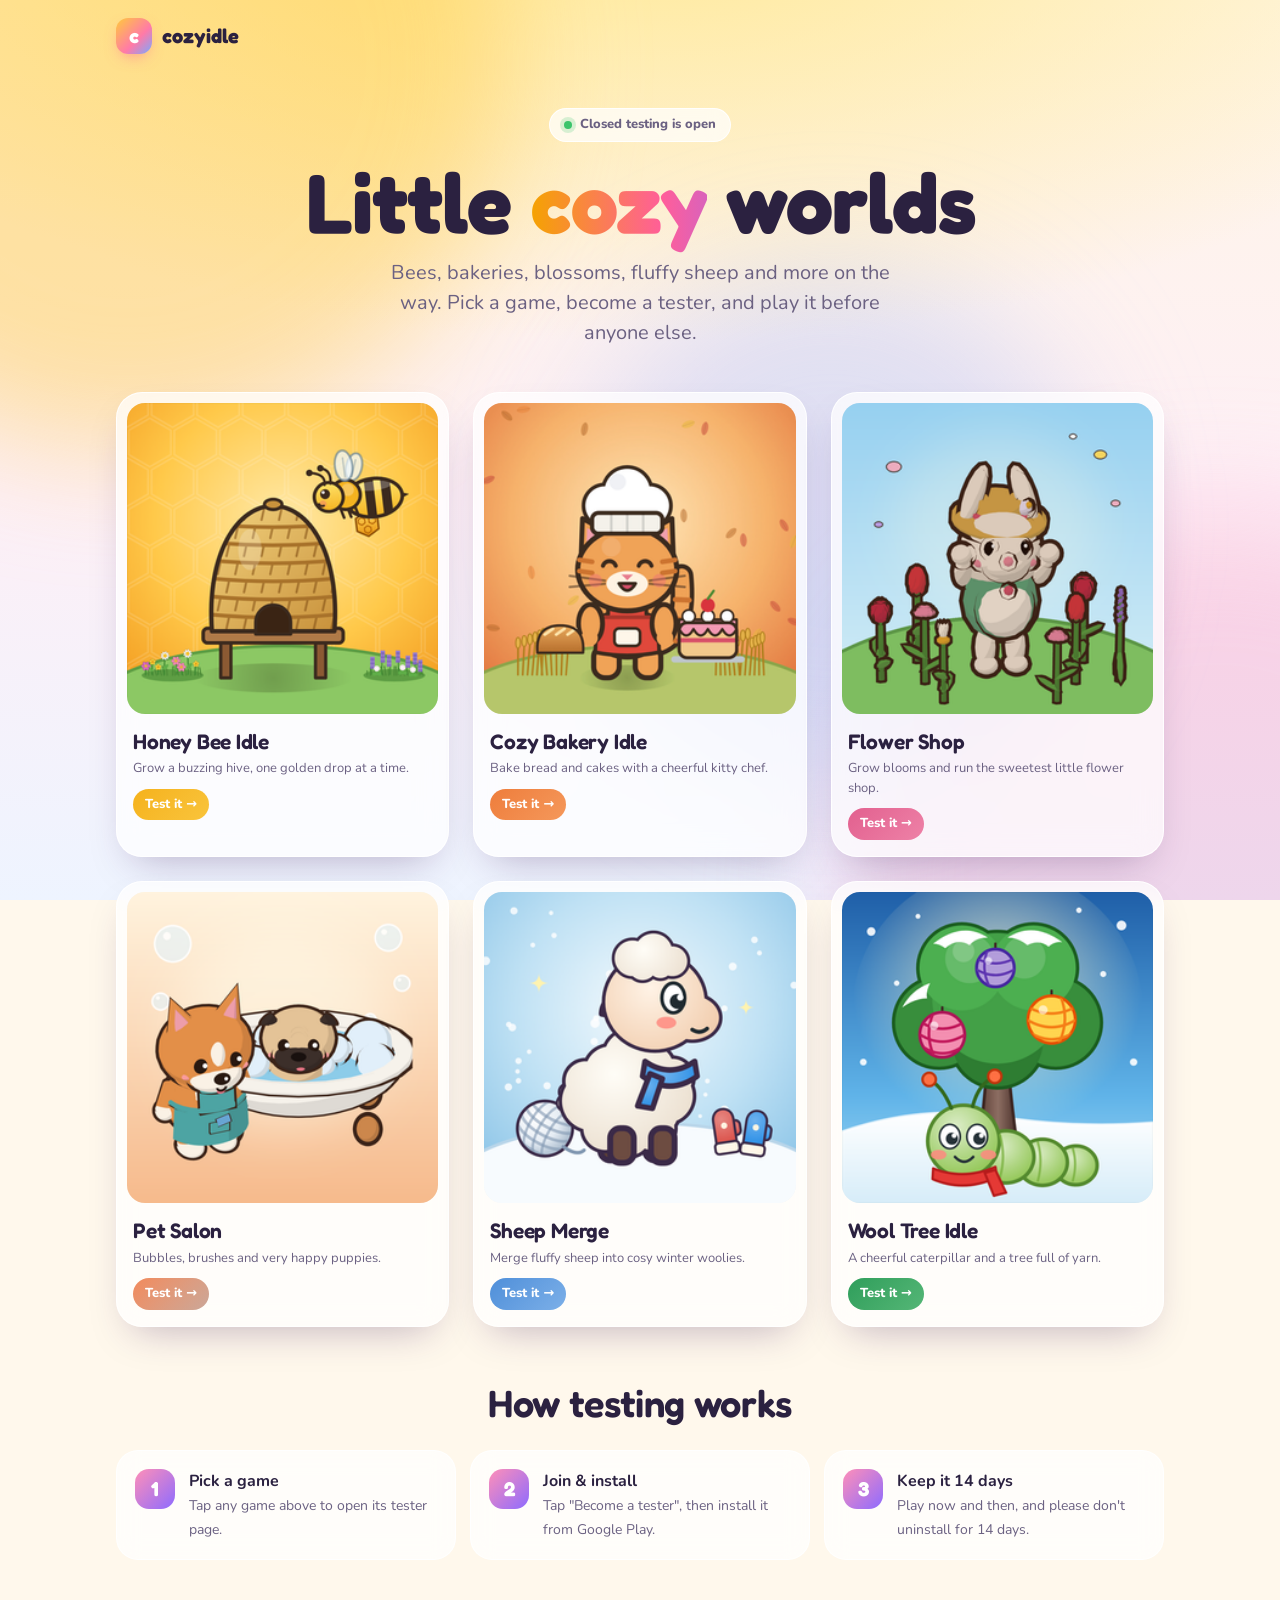
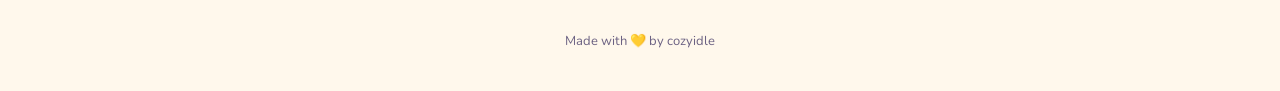
==== index.html @ a975e978 "Headline that still fits when more games are added Co-Authored-By: Claude Opus 5.5 <noreply@anthropi" ====
<!doctype html>
<html lang="en">
<head>
  <meta charset="utf-8">
  <meta name="viewport" content="width=device-width, initial-scale=1, viewport-fit=cover">
  <title>Cozy Idle Games</title>
  <meta name="description" content="Cozy little games. Help us test them before they launch on Google Play.">
  <meta name="theme-color" content="#FFF6E6">
  <meta property="og:title" content="Cozy Idle Games: be a tester!">
  <meta property="og:description" content="Cozy little games. Help us test them before they launch on Google Play.">
  <meta property="og:image" content="https://cozyidle.github.io/assets/og.png">
  <meta property="og:url" content="https://cozyidle.github.io/">
  <meta property="og:type" content="website">
  <link rel="icon" href="assets/icons/honeybee.png">
  <link rel="preconnect" href="https://fonts.googleapis.com">
  <link rel="preconnect" href="https://fonts.gstatic.com" crossorigin>
  <link href="https://fonts.googleapis.com/css2?family=Fredoka:wght@500;600;700&family=Nunito:wght@500;700;800&display=swap" rel="stylesheet">
  <link rel="stylesheet" href="assets/style.css">
</head>
<body>
  <div class="sky"><div class="blob b1"></div><div class="blob b2"></div><div class="blob b3"></div></div>
  <div class="particles"></div>

  <div class="wrap">
    <header class="topbar">
      <a class="brand" href="./"><span class="brand-mark">c</span><span>cozyidle</span></a>
    </header>

    <section class="hero">
      <span class="pill"><span class="dot"></span> Closed testing is open</span>
      <h1>Little <span class="rainbow">cozy</span> worlds</h1>
      <p>Bees, bakeries, blossoms, fluffy sheep and more on the way. Pick a game, become a tester, and play it before anyone else.</p>
    </section>

    <section class="grid" id="grid" aria-label="Games"></section>

    <section class="how">
      <h2>How testing works</h2>
      <div class="how-steps">
        <div class="how-step"><span class="n">1</span><div><b>Pick a game</b><span>Tap any game above to open its tester page.</span></div></div>
        <div class="how-step"><span class="n">2</span><div><b>Join &amp; install</b><span>Tap "Become a tester", then install it from Google Play.</span></div></div>
        <div class="how-step"><span class="n">3</span><div><b>Keep it 14 days</b><span>Play now and then, and please don't uninstall for 14 days.</span></div></div>
      </div>
    </section>
  </div>

  <footer>Made with 💛 by cozyidle</footer>

  <script src="assets/games.js"></script>
  <script src="assets/app.js"></script>
</body>
</html>
---- assets/style.css ----
:root {
  --c1: #F5B21B;
  --c2: #FFDF6B;
  --ink: #2B2140;
  --ink-soft: #6B6182;
  --card: rgba(255, 255, 255, 0.72);
  --card-border: rgba(255, 255, 255, 0.9);
  --bg: #FFF8EC;
  --shadow: 0 18px 40px -18px rgba(60, 30, 90, 0.35);
  --radius: 26px;
}

* { box-sizing: border-box; margin: 0; padding: 0; }
html { -webkit-text-size-adjust: 100%; }
body {
  font-family: "Nunito", system-ui, -apple-system, "Segoe UI", sans-serif;
  color: var(--ink);
  background: var(--bg);
  min-height: 100vh;
  overflow-x: hidden;
  line-height: 1.5;
}
h1, h2, h3, .display { font-family: "Fredoka", "Nunito", sans-serif; letter-spacing: -0.01em; }
a { color: inherit; }
img { display: block; max-width: 100%; }

/* ---------- animated background ---------- */
.sky {
  position: fixed; inset: 0; z-index: -2; overflow: hidden;
  background:
    radial-gradient(120% 80% at 50% -10%, color-mix(in srgb, var(--c2) 70%, white) 0%, transparent 60%),
    linear-gradient(180deg, #FFF6E6 0%, #FDEFF6 55%, #EEF4FF 100%);
}
.blob {
  position: absolute; width: 60vmax; height: 60vmax; border-radius: 50%;
  filter: blur(60px); opacity: 0.55; mix-blend-mode: multiply;
  animation: drift 22s ease-in-out infinite alternate;
}
.blob.b1 { background: var(--c2); top: -25vmax; left: -20vmax; }
.blob.b2 { background: #FFC6DD; bottom: -30vmax; right: -25vmax; animation-delay: -7s; }
.blob.b3 { background: #C9DEFF; top: 30%; left: 45%; width: 40vmax; height: 40vmax; animation-delay: -13s; }
@keyframes drift {
  0% { transform: translate(0, 0) scale(1); }
  100% { transform: translate(8vmax, 6vmax) scale(1.15); }
}
.particles { position: fixed; inset: 0; z-index: -1; pointer-events: none; overflow: hidden; }
.particle {
  position: absolute; top: -10%;
  animation: fall linear infinite;
  opacity: 0.85;
  will-change: transform;
}
@keyframes fall {
  0% { transform: translate(0, -10vh) rotate(0deg); }
  50% { transform: translate(var(--sway), 55vh) rotate(180deg); }
  100% { transform: translate(0, 120vh) rotate(360deg); }
}

/* ---------- layout ---------- */
.wrap { width: 100%; max-width: 1080px; margin: 0 auto; padding: 0 16px; }
.narrow { max-width: 560px; }

.topbar {
  display: flex; align-items: center; justify-content: space-between;
  padding: 18px 0;
}
.brand { display: flex; align-items: center; gap: 10px; text-decoration: none; font-weight: 800; }
.brand-mark {
  width: 36px; height: 36px; border-radius: 12px; display: grid; place-items: center;
  background: linear-gradient(135deg, #FFC93C, #FF7AA8 60%, #7AA8FF);
  color: white; font-family: "Fredoka", sans-serif; font-size: 20px; font-weight: 700;
  box-shadow: 0 6px 16px -6px rgba(255, 100, 150, 0.7);
}
.brand span { font-family: "Fredoka", sans-serif; font-size: 20px; }
.back {
  text-decoration: none; font-weight: 700; font-size: 14px;
  padding: 8px 14px; border-radius: 999px;
  background: var(--card); border: 1px solid var(--card-border);
  backdrop-filter: blur(10px); -webkit-backdrop-filter: blur(10px);
}

/* ---------- home hero ---------- */
.hero { text-align: center; padding: 36px 0 28px; }
.pill {
  display: inline-flex; align-items: center; gap: 8px;
  padding: 6px 14px; border-radius: 999px; font-size: 13px; font-weight: 800;
  background: var(--card); border: 1px solid var(--card-border);
  backdrop-filter: blur(10px); -webkit-backdrop-filter: blur(10px);
  color: var(--ink-soft);
}
.pill .dot { width: 8px; height: 8px; border-radius: 50%; background: #3BC46B; box-shadow: 0 0 0 4px rgba(59, 196, 107, 0.2); animation: pulse 2s infinite; }
@keyframes pulse { 50% { box-shadow: 0 0 0 8px rgba(59, 196, 107, 0); } }
.hero h1 {
  font-size: clamp(42px, 11vw, 84px); line-height: 1; margin: 18px 0 14px; font-weight: 700;
}
.rainbow {
  background: linear-gradient(90deg, #F5A300, #FF5E9A, #8E6BFF, #2EA8FF, #F5A300);
  background-size: 300% 100%;
  -webkit-background-clip: text; background-clip: text; color: transparent;
  animation: shine 8s linear infinite;
}
@keyframes shine { to { background-position: 300% 0; } }
.hero p { font-size: clamp(16px, 4.2vw, 20px); color: var(--ink-soft); max-width: 520px; margin: 0 auto; }

/* ---------- game grid ---------- */
.grid {
  display: grid; gap: 16px;
  grid-template-columns: repeat(2, minmax(0, 1fr));
  padding: 16px 0 40px;
}
@media (min-width: 760px) { .grid { grid-template-columns: repeat(3, minmax(0, 1fr)); gap: 24px; } }

.game-card {
  --c1: #999; --c2: #ddd;
  position: relative; display: flex; flex-direction: column; text-decoration: none;
  border-radius: var(--radius); padding: 10px 10px 16px;
  background: var(--card); border: 1px solid var(--card-border);
  backdrop-filter: blur(14px); -webkit-backdrop-filter: blur(14px);
  box-shadow: var(--shadow);
  transition: transform 0.35s cubic-bezier(.2, .9, .3, 1.4), box-shadow 0.35s;
  opacity: 0; transform: translateY(24px);
  animation: rise 0.7s cubic-bezier(.2, .9, .3, 1.2) forwards;
}
.game-card:hover { transform: translateY(-6px) rotate(-1deg); box-shadow: 0 26px 50px -20px color-mix(in srgb, var(--c1) 70%, transparent); }
.game-card:active { transform: scale(0.96); }
@keyframes rise { to { opacity: 1; transform: none; } }
.game-card .art {
  position: relative; border-radius: calc(var(--radius) - 8px); overflow: hidden; aspect-ratio: 1;
  box-shadow: inset 0 0 0 1px rgba(0, 0, 0, 0.04);
}
.game-card .art img { width: 100%; height: 100%; object-fit: cover; transition: transform 0.6s; }
.game-card:hover .art img { transform: scale(1.07); }
.game-card .art::after {
  content: ""; position: absolute; inset: 0;
  background: linear-gradient(115deg, transparent 30%, rgba(255, 255, 255, 0.55) 45%, transparent 60%);
  transform: translateX(-120%); transition: transform 0.9s;
}
.game-card:hover .art::after { transform: translateX(120%); }
.game-card h3 { font-size: clamp(16px, 4.4vw, 21px); margin: 12px 6px 2px; font-weight: 600; }
.game-card p { font-size: 13px; color: var(--ink-soft); margin: 0 6px; display: none; }
@media (min-width: 760px) { .game-card p { display: block; } }
.game-card .go {
  margin: 10px 6px 0; align-self: flex-start;
  font-size: 13px; font-weight: 800; color: white;
  padding: 6px 12px; border-radius: 999px;
  background: linear-gradient(135deg, var(--c1), color-mix(in srgb, var(--c1) 60%, var(--c2)));
}

/* ---------- how it works ---------- */
.how { padding: 8px 0 48px; }
.how h2 { text-align: center; font-size: clamp(26px, 7vw, 38px); margin-bottom: 18px; font-weight: 600; }
.how-steps { display: grid; gap: 14px; }
@media (min-width: 760px) { .how-steps { grid-template-columns: repeat(3, 1fr); } }
.how-step {
  display: flex; gap: 14px; align-items: flex-start;
  padding: 18px; border-radius: 22px;
  background: var(--card); border: 1px solid var(--card-border);
  backdrop-filter: blur(12px); -webkit-backdrop-filter: blur(12px);
}
.how-step .n {
  flex: none; width: 40px; height: 40px; border-radius: 14px; display: grid; place-items: center;
  font-family: "Fredoka", sans-serif; font-weight: 700; font-size: 20px; color: white;
  background: linear-gradient(135deg, #FF8FB8, #8E6BFF);
}
.how-step b { display: block; font-size: 16px; }
.how-step span { font-size: 14px; color: var(--ink-soft); }

footer { text-align: center; padding: 24px 16px 40px; font-size: 13px; color: var(--ink-soft); }

/* ---------- game page ---------- */
.game-hero { text-align: center; padding: 12px 0 8px; }
.icon-stage { position: relative; width: 168px; height: 168px; margin: 8px auto 18px; }
.icon-stage .ring {
  position: absolute; inset: -14px; border-radius: 50%;
  background: conic-gradient(from 0deg, var(--c1), var(--c2), #fff, var(--c1));
  filter: blur(14px); opacity: 0.75;
  animation: spin 9s linear infinite;
}
@keyframes spin { to { transform: rotate(360deg); } }
.icon-stage img {
  position: relative; width: 100%; height: 100%; border-radius: 38px;
  box-shadow: 0 20px 40px -14px color-mix(in srgb, var(--c1) 80%, black);
  animation: bob 3.6s ease-in-out infinite;
}
@keyframes bob { 50% { transform: translateY(-10px) rotate(1.5deg); } }
.game-hero h1 { font-size: clamp(34px, 10vw, 52px); line-height: 1.05; font-weight: 700; }
.game-hero .thanks {
  display: inline-block; margin-top: 10px; font-weight: 800; font-size: 15px;
  padding: 6px 14px; border-radius: 999px; color: color-mix(in srgb, var(--c1) 55%, black);
  background: color-mix(in srgb, var(--c2) 45%, white);
}
.game-hero .tag { color: var(--ink-soft); margin-top: 10px; font-size: 16px; }

/* in-app browser banner */
.inapp {
  display: none; margin: 18px 0 4px; padding: 18px; border-radius: 22px; text-align: center;
  background: linear-gradient(135deg, #2B2140, #4A3A78); color: white;
  box-shadow: 0 18px 40px -16px rgba(43, 33, 64, 0.7);
  animation: wiggle 2.4s ease-in-out infinite;
}
.inapp.show { display: block; }
@keyframes wiggle { 0%, 90%, 100% { transform: none; } 93% { transform: rotate(-1.2deg); } 96% { transform: rotate(1.2deg); } }
.inapp p { font-size: 14px; opacity: 0.85; margin: 4px 0 14px; }
.inapp b { font-size: 17px; }
.inapp .btn { background: white; color: #2B2140; }
.inapp .ios-hint { display: none; font-size: 14px; margin-top: 4px; }
.inapp.ios .btn { display: none; }
.inapp.ios .ios-hint { display: block; }

/* steps */
.steps { display: grid; gap: 14px; margin: 20px 0; }
.step {
  position: relative; padding: 20px; border-radius: var(--radius);
  background: var(--card); border: 1px solid var(--card-border);
  backdrop-filter: blur(14px); -webkit-backdrop-filter: blur(14px);
  box-shadow: var(--shadow);
  transition: transform 0.3s;
}
.step-head { display: flex; align-items: center; gap: 14px; margin-bottom: 14px; }
.step .num {
  flex: none; width: 46px; height: 46px; border-radius: 16px; display: grid; place-items: center;
  font-family: "Fredoka", sans-serif; font-size: 22px; font-weight: 700; color: white;
  background: linear-gradient(135deg, var(--c1), color-mix(in srgb, var(--c1) 50%, var(--c2)));
  transition: transform 0.4s cubic-bezier(.2, .9, .3, 1.6);
}
.step h3 { font-size: 20px; font-weight: 600; line-height: 1.2; }
.step .sub { font-size: 14px; color: var(--ink-soft); }
.step.done .num { background: #3BC46B; transform: rotate(360deg); }
.step.done .num::before { content: "✓"; }
.step.done .num span { display: none; }

.btn {
  position: relative; overflow: hidden;
  display: flex; align-items: center; justify-content: center; gap: 10px;
  width: 100%; padding: 16px 20px; border: 0; border-radius: 18px;
  font: 800 17px "Nunito", sans-serif; text-decoration: none; cursor: pointer;
  color: white;
  background: linear-gradient(135deg, var(--c1), color-mix(in srgb, var(--c1) 55%, var(--c2)));
  box-shadow: 0 12px 24px -10px color-mix(in srgb, var(--c1) 85%, black);
  transition: transform 0.15s, filter 0.2s;
}
.btn:active { transform: scale(0.97); }
.btn:hover { filter: brightness(1.05); }
.btn::after {
  content: ""; position: absolute; top: 0; left: -60%; width: 40%; height: 100%;
  background: linear-gradient(90deg, transparent, rgba(255, 255, 255, 0.55), transparent);
  transform: skewX(-20deg);
  animation: sheen 3.2s ease-in-out infinite;
}
@keyframes sheen { 0%, 60% { left: -60%; } 100% { left: 130%; } }
.btn.ghost { background: white; color: var(--ink); box-shadow: 0 8px 20px -12px rgba(0, 0, 0, 0.3); }
.btn.ghost::after { display: none; }
.btn svg { width: 22px; height: 22px; flex: none; }

/* notes */
.notes {
  margin: 6px 0 20px; padding: 20px; border-radius: var(--radius);
  background: color-mix(in srgb, var(--c2) 22%, rgba(255, 255, 255, 0.7));
  border: 1px dashed color-mix(in srgb, var(--c1) 45%, white);
}
.notes h3 { font-size: 18px; margin-bottom: 10px; font-weight: 600; }
.notes ul { list-style: none; display: grid; gap: 12px; }
.notes li { display: flex; gap: 12px; font-size: 15px; }
.notes li .ic { flex: none; font-size: 20px; line-height: 1.3; }

.share { display: flex; gap: 10px; margin-bottom: 30px; }
.share .btn { font-size: 15px; padding: 13px 16px; }

.toast {
  position: fixed; left: 50%; bottom: 24px; transform: translate(-50%, 140%);
  padding: 12px 18px; border-radius: 999px; font-weight: 800; font-size: 14px;
  background: var(--ink); color: white; transition: transform 0.35s cubic-bezier(.2, .9, .3, 1.4);
  z-index: 10;
}
.toast.show { transform: translate(-50%, 0); }

.confetti { position: fixed; pointer-events: none; z-index: 20; font-size: 22px; animation: pop 1.1s ease-out forwards; }
@keyframes pop {
  0% { transform: translate(0, 0) scale(0.4); opacity: 1; }
  100% { transform: translate(var(--dx), var(--dy)) scale(1.1) rotate(var(--rot)); opacity: 0; }
}

@media (prefers-reduced-motion: reduce) {
  *, *::before, *::after { animation: none !important; transition: none !important; }
  .game-card { opacity: 1; transform: none; }
  .particles { display: none; }
}
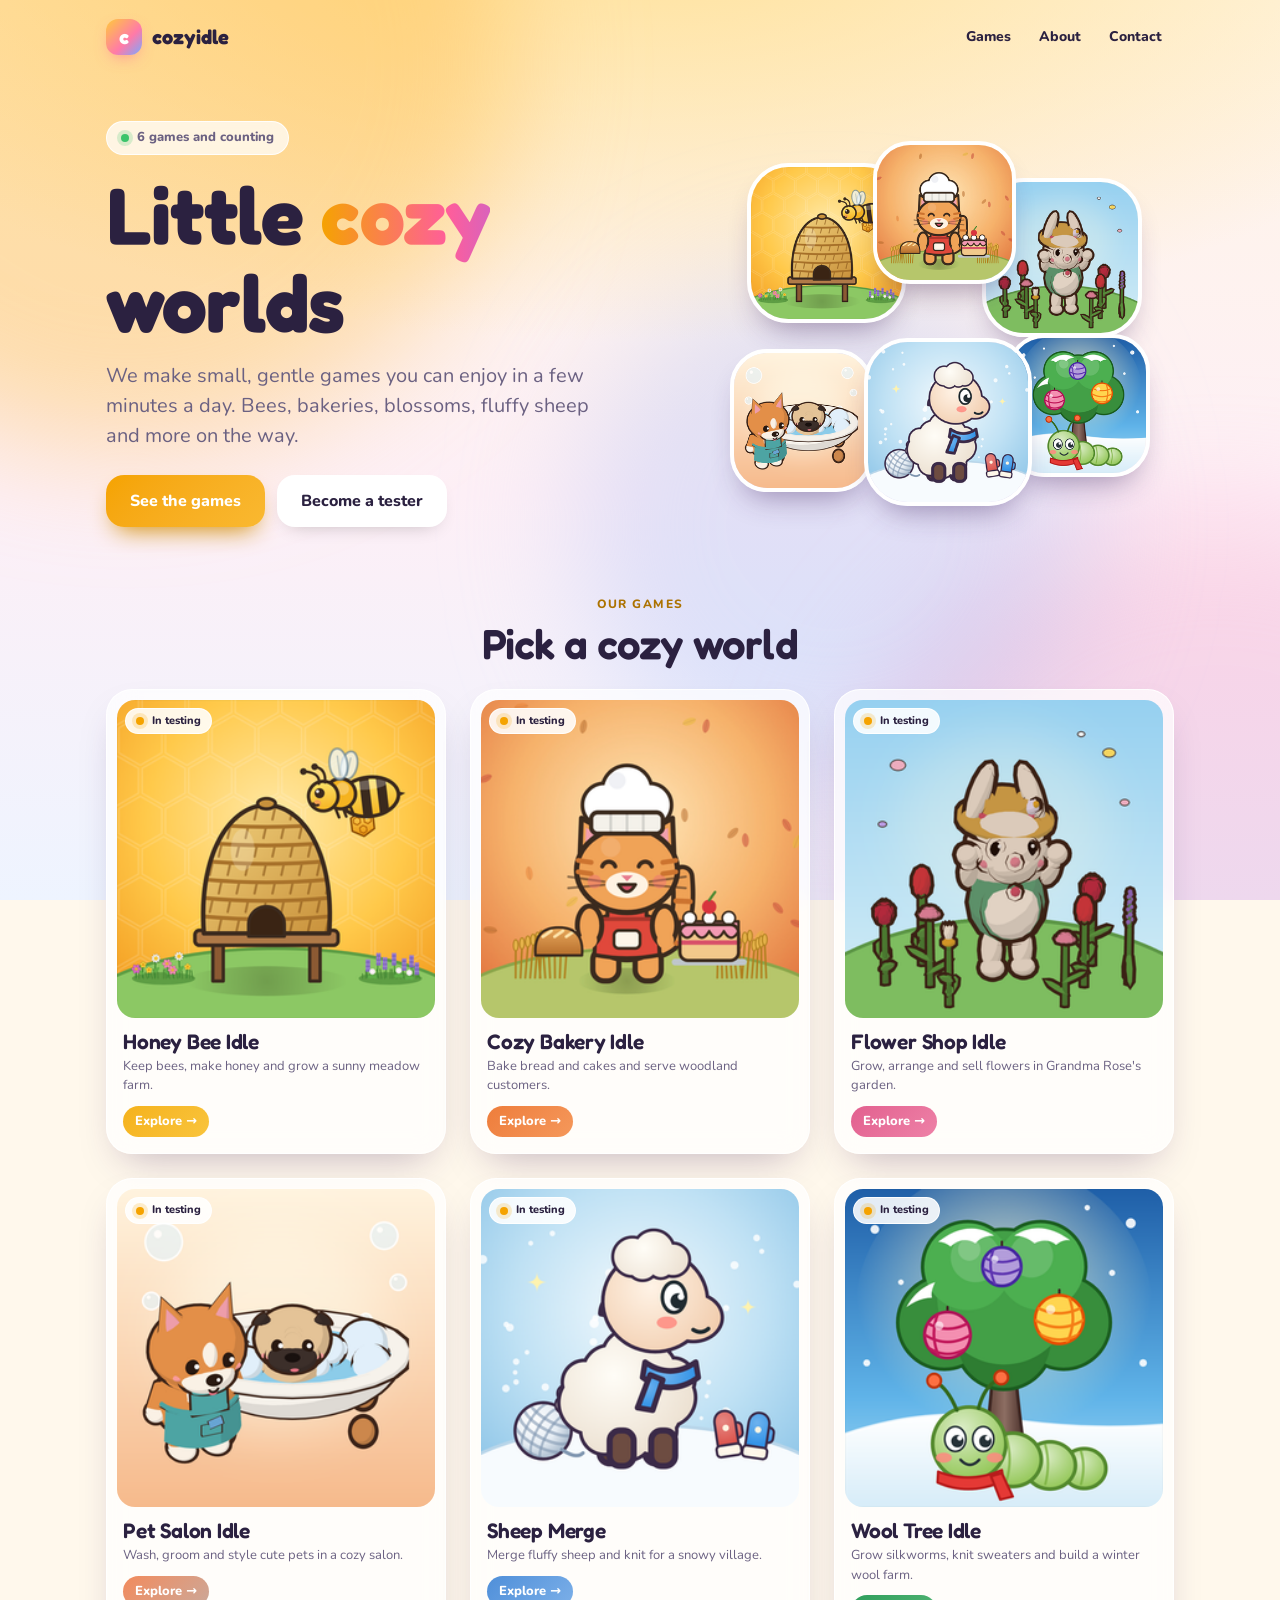
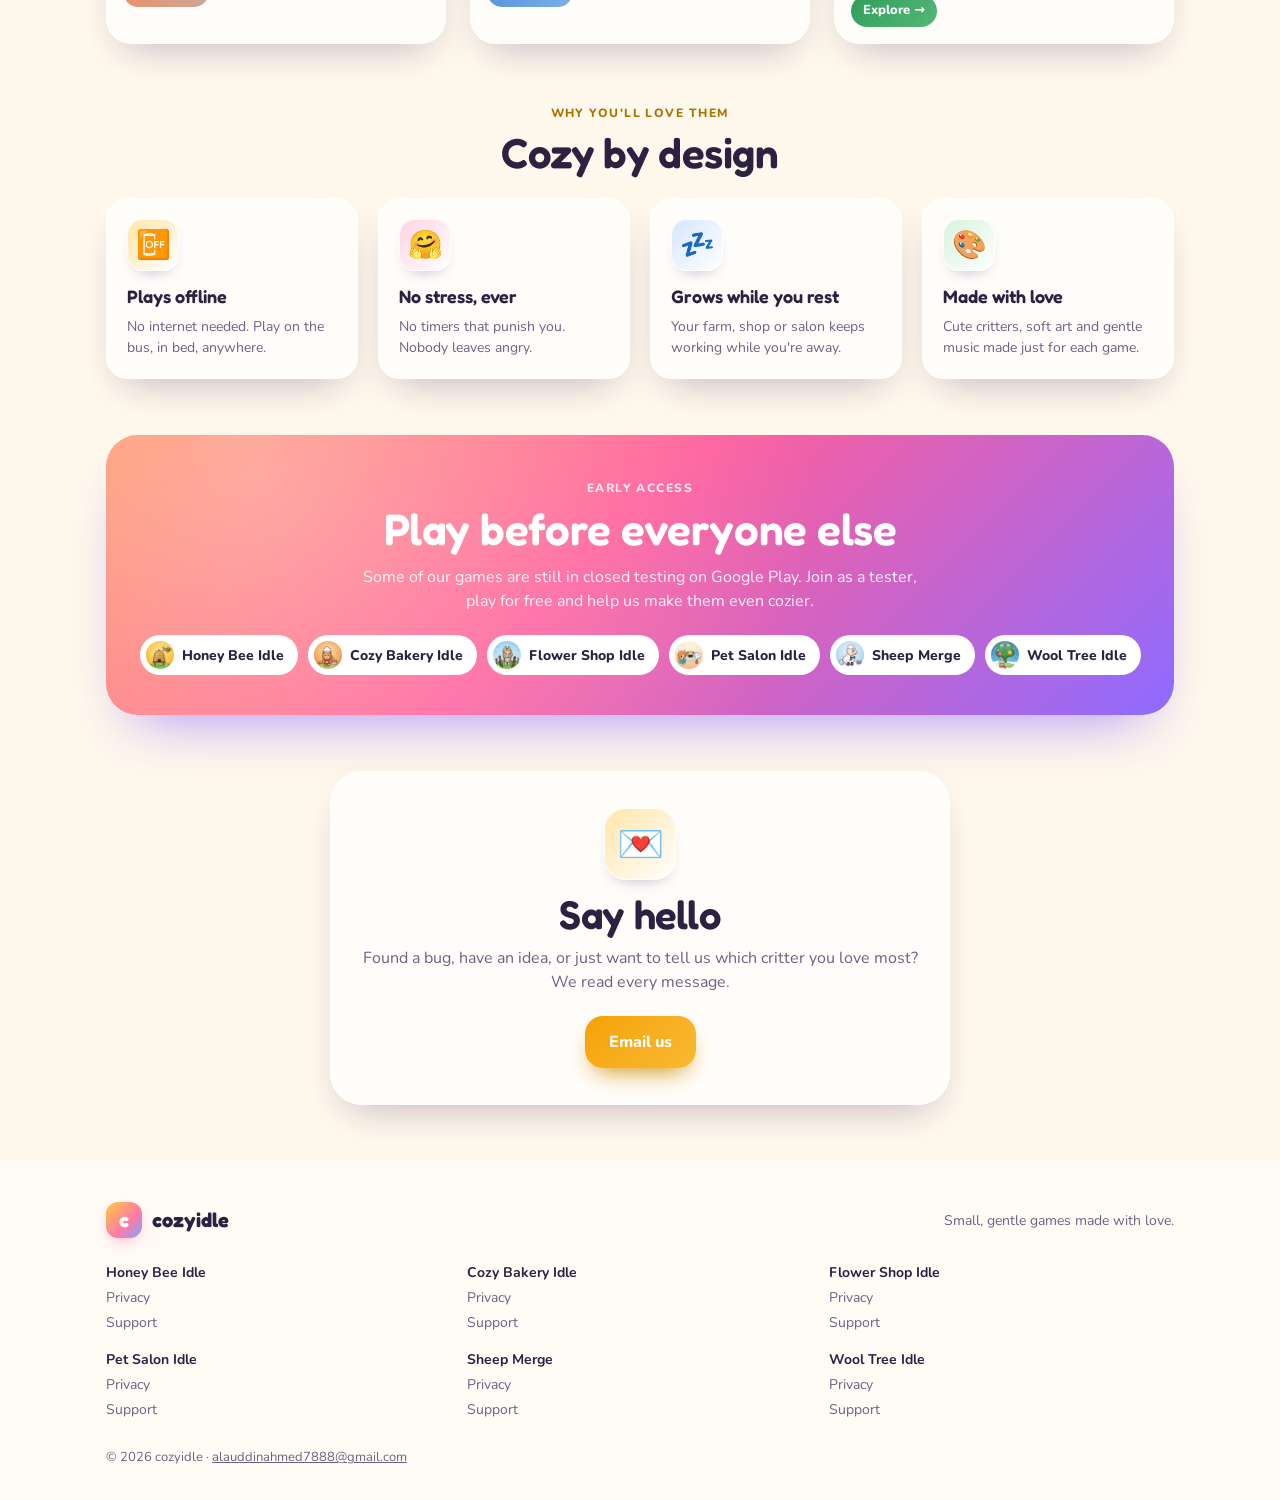
==== commit bc183294: "Turn the tester pages into a real studio website Every game now has screenshots, a short story, feat" ====
--- a/index.html
+++ b/index.html
@@ -3,50 +3,122 @@
 <head>
   <meta charset="utf-8">
   <meta name="viewport" content="width=device-width, initial-scale=1, viewport-fit=cover">
-  <title>Cozy Idle Games</title>
-  <meta name="description" content="Cozy little games. Help us test them before they launch on Google Play.">
+  <title>cozyidle: little cozy games</title>
+  <meta name="description" content="Small, gentle idle games with cute critters. Bees, bakeries, blossoms, fluffy sheep and more.">
   <meta name="theme-color" content="#FFF6E6">
-  <meta property="og:title" content="Cozy Idle Games: be a tester!">
-  <meta property="og:description" content="Cozy little games. Help us test them before they launch on Google Play.">
+  <meta property="og:title" content="cozyidle: little cozy games">
+  <meta property="og:description" content="Small, gentle idle games with cute critters. Bees, bakeries, blossoms, fluffy sheep and more.">
   <meta property="og:image" content="https://cozyidle.github.io/assets/og.png">
   <meta property="og:url" content="https://cozyidle.github.io/">
   <meta property="og:type" content="website">
-  <link rel="icon" href="assets/icons/honeybee.png">
+  <meta name="twitter:card" content="summary_large_image">
+  <link rel="canonical" href="https://cozyidle.github.io/">
+  <link rel="icon" href="assets/favicon.png">
   <link rel="preconnect" href="https://fonts.googleapis.com">
   <link rel="preconnect" href="https://fonts.gstatic.com" crossorigin>
   <link href="https://fonts.googleapis.com/css2?family=Fredoka:wght@500;600;700&family=Nunito:wght@500;700;800&display=swap" rel="stylesheet">
   <link rel="stylesheet" href="assets/style.css">
 </head>
-<body>
-  <div class="sky"><div class="blob b1"></div><div class="blob b2"></div><div class="blob b3"></div></div>
-  <div class="particles"></div>
-
+<body data-particles='["🐝","🌸","🥐","🫧","❄️","🧶","🍃","✨"]'>
+  <div class="sky" aria-hidden="true"><div class="blob b1"></div><div class="blob b2"></div><div class="blob b3"></div></div>
+  <div class="particles" aria-hidden="true"></div>
   <div class="wrap">
     <header class="topbar">
       <a class="brand" href="./"><span class="brand-mark">c</span><span>cozyidle</span></a>
+      <nav class="nav"><a href="#games">Games</a><a href="#why">About</a><a href="#contact">Contact</a></nav>
     </header>
 
-    <section class="hero">
-      <span class="pill"><span class="dot"></span> Closed testing is open</span>
-      <h1>Little <span class="rainbow">cozy</span> worlds</h1>
-      <p>Bees, bakeries, blossoms, fluffy sheep and more on the way. Pick a game, become a tester, and play it before anyone else.</p>
+    <section class="hero home-hero">
+      <div class="hero-text">
+        <span class="pill"><span class="dot"></span> 6 games and counting</span>
+        <h1>Little <span class="rainbow">cozy</span> worlds</h1>
+        <p>We make small, gentle games you can enjoy in a few minutes a day. Bees, bakeries, blossoms, fluffy sheep and more on the way.</p>
+        <div class="cta-row">
+          <a class="btn" href="#games">See the games</a>
+          <a class="btn ghost" href="#testers">Become a tester</a>
+        </div>
+      </div>
+      <div class="collage" aria-hidden="true"><img class="ci ci0" src="assets/icons/honeybee.png" alt="Honey Bee Idle" width="256" height="256"><img class="ci ci1" src="assets/icons/bakery.png" alt="Cozy Bakery Idle" width="256" height="256"><img class="ci ci2" src="assets/icons/flower.png" alt="Flower Shop Idle" width="256" height="256"><img class="ci ci3" src="assets/icons/petsalon.png" alt="Pet Salon Idle" width="256" height="256"><img class="ci ci4" src="assets/icons/sheep.png" alt="Sheep Merge" width="256" height="256"><img class="ci ci5" src="assets/icons/wooltree.png" alt="Wool Tree Idle" width="256" height="256"></div>
     </section>
 
-    <section class="grid" id="grid" aria-label="Games"></section>
-
-    <section class="how">
-      <h2>How testing works</h2>
-      <div class="how-steps">
-        <div class="how-step"><span class="n">1</span><div><b>Pick a game</b><span>Tap any game above to open its tester page.</span></div></div>
-        <div class="how-step"><span class="n">2</span><div><b>Join &amp; install</b><span>Tap "Become a tester", then install it from Google Play.</span></div></div>
-        <div class="how-step"><span class="n">3</span><div><b>Keep it 14 days</b><span>Play now and then, and please don't uninstall for 14 days.</span></div></div>
+    <section id="games">
+      <div class="section-head reveal"><span class="eyebrow">Our games</span><h2>Pick a cozy world</h2></div>
+      <div class="grid">
+      <a class="game-card reveal" href="honeybee/" style="--c1:#F5B21B;--c2:#FFDF6B;--d:0.00s">
+        <div class="art"><img src="assets/icons/honeybee.png" alt="" loading="lazy" width="256" height="256"><span class="badge testing"><span class="dot"></span>In testing</span></div>
+        <h3>Honey Bee Idle</h3>
+        <p>Keep bees, make honey and grow a sunny meadow farm.</p>
+        <span class="go">Explore →</span>
+      </a>
+      <a class="game-card reveal" href="bakery/" style="--c1:#EE7D3B;--c2:#FFC08A;--d:0.07s">
+        <div class="art"><img src="assets/icons/bakery.png" alt="" loading="lazy" width="256" height="256"><span class="badge testing"><span class="dot"></span>In testing</span></div>
+        <h3>Cozy Bakery Idle</h3>
+        <p>Bake bread and cakes and serve woodland customers.</p>
+        <span class="go">Explore →</span>
+      </a>
+      <a class="game-card reveal" href="flower/" style="--c1:#E2608F;--c2:#FFB3CB;--d:0.14s">
+        <div class="art"><img src="assets/icons/flower.png" alt="" loading="lazy" width="256" height="256"><span class="badge testing"><span class="dot"></span>In testing</span></div>
+        <h3>Flower Shop Idle</h3>
+        <p>Grow, arrange and sell flowers in Grandma Rose&#x27;s garden.</p>
+        <span class="go">Explore →</span>
+      </a>
+      <a class="game-card reveal" href="petsalon/" style="--c1:#F28A5B;--c2:#8FD3F4;--d:0.21s">
+        <div class="art"><img src="assets/icons/petsalon.png" alt="" loading="lazy" width="256" height="256"><span class="badge testing"><span class="dot"></span>In testing</span></div>
+        <h3>Pet Salon Idle</h3>
+        <p>Wash, groom and style cute pets in a cozy salon.</p>
+        <span class="go">Explore →</span>
+      </a>
+      <a class="game-card reveal" href="sheep/" style="--c1:#4F8FD9;--c2:#BFE0FF;--d:0.28s">
+        <div class="art"><img src="assets/icons/sheep.png" alt="" loading="lazy" width="256" height="256"><span class="badge testing"><span class="dot"></span>In testing</span></div>
+        <h3>Sheep Merge</h3>
+        <p>Merge fluffy sheep and knit for a snowy village.</p>
+        <span class="go">Explore →</span>
+      </a>
+      <a class="game-card reveal" href="wooltree/" style="--c1:#2E9E5B;--c2:#8EDB9F;--d:0.35s">
+        <div class="art"><img src="assets/icons/wooltree.png" alt="" loading="lazy" width="256" height="256"><span class="badge testing"><span class="dot"></span>In testing</span></div>
+        <h3>Wool Tree Idle</h3>
+        <p>Grow silkworms, knit sweaters and build a winter wool farm.</p>
+        <span class="go">Explore →</span>
+      </a>
       </div>
     </section>
+
+    <section class="why" id="why">
+      <div class="section-head reveal"><span class="eyebrow">Why you'll love them</span><h2>Cozy by design</h2></div>
+      <div class="why-grid">
+        <div class="why-card reveal" style="--d:0s"><span class="why-ic">📴</span><b>Plays offline</b><span>No internet needed. Play on the bus, in bed, anywhere.</span></div>
+        <div class="why-card reveal" style="--d:.07s"><span class="why-ic">🤗</span><b>No stress, ever</b><span>No timers that punish you. Nobody leaves angry.</span></div>
+        <div class="why-card reveal" style="--d:.14s"><span class="why-ic">💤</span><b>Grows while you rest</b><span>Your farm, shop or salon keeps working while you're away.</span></div>
+        <div class="why-card reveal" style="--d:.21s"><span class="why-ic">🎨</span><b>Made with love</b><span>Cute critters, soft art and gentle music made just for each game.</span></div>
+      </div>
+    </section>
+
+    <section class="band reveal" id="testers">
+      <div class="band-inner">
+        <span class="eyebrow">Early access</span>
+        <h2>Play before everyone else</h2>
+        <p>Some of our games are still in closed testing on Google Play. Join as a tester, play for free and help us make them even cozier.</p>
+        <div class="chips"><a class="chip" href="honeybee/#test" style="--c1:#F5B21B"><img src="assets/icons/honeybee.png" alt="" width="28" height="28">Honey Bee Idle</a><a class="chip" href="bakery/#test" style="--c1:#EE7D3B"><img src="assets/icons/bakery.png" alt="" width="28" height="28">Cozy Bakery Idle</a><a class="chip" href="flower/#test" style="--c1:#E2608F"><img src="assets/icons/flower.png" alt="" width="28" height="28">Flower Shop Idle</a><a class="chip" href="petsalon/#test" style="--c1:#F28A5B"><img src="assets/icons/petsalon.png" alt="" width="28" height="28">Pet Salon Idle</a><a class="chip" href="sheep/#test" style="--c1:#4F8FD9"><img src="assets/icons/sheep.png" alt="" width="28" height="28">Sheep Merge</a><a class="chip" href="wooltree/#test" style="--c1:#2E9E5B"><img src="assets/icons/wooltree.png" alt="" width="28" height="28">Wool Tree Idle</a></div>
+      </div>
+    </section>
+
+    <section class="contact reveal" id="contact">
+      <span class="why-ic big">💌</span>
+      <h2>Say hello</h2>
+      <p>Found a bug, have an idea, or just want to tell us which critter you love most? We read every message.</p>
+      <a class="btn" href="mailto:alauddinahmed7888@gmail.com">Email us</a>
+    </section>
   </div>
-
-  <footer>Made with 💛 by cozyidle</footer>
-
-  <script src="assets/games.js"></script>
+  <footer class="footer">
+    <div class="wrap">
+      <div class="foot-top">
+        <a class="brand" href="./"><span class="brand-mark">c</span><span>cozyidle</span></a>
+        <p>Small, gentle games made with love.</p>
+      </div>
+      <div class="foot-links"><div><b>Honey Bee Idle</b><a href="https://alauddinahmed9282.github.io/honey-bee/privacy.html">Privacy</a><a href="https://alauddinahmed9282.github.io/honey-bee/support.html">Support</a></div><div><b>Cozy Bakery Idle</b><a href="https://alauddinahmed9282.github.io/cozy-bakery/privacy.html">Privacy</a><a href="https://alauddinahmed9282.github.io/cozy-bakery/support.html">Support</a></div><div><b>Flower Shop Idle</b><a href="https://alauddinahmed9282.github.io/flower-shop/privacy.html">Privacy</a><a href="https://alauddinahmed9282.github.io/flower-shop/support.html">Support</a></div><div><b>Pet Salon Idle</b><a href="https://alauddinahmed9282.github.io/pet-salon/privacy.html">Privacy</a><a href="https://alauddinahmed9282.github.io/pet-salon/support.html">Support</a></div><div><b>Sheep Merge</b><a href="https://alauddinahmed9282.github.io/sheep-merge/privacy.html">Privacy</a><a href="https://alauddinahmed9282.github.io/sheep-merge/support.html">Support</a></div><div><b>Wool Tree Idle</b><a href="https://alauddinahmed9282.github.io/privacy.html">Privacy</a><a href="https://alauddinahmed9282.github.io/support.html">Support</a></div></div>
+      <p class="copy">© 2026 cozyidle · <a href="mailto:alauddinahmed7888@gmail.com">alauddinahmed7888@gmail.com</a></p>
+    </div>
+  </footer>
   <script src="assets/app.js"></script>
 </body>
 </html>
--- a/assets/style.css
+++ b/assets/style.css
@@ -1,6 +1,6 @@
 :root {
-  --c1: #F5B21B;
-  --c2: #FFDF6B;
+  --c1: #F5A300;
+  --c2: #FFD36B;
   --ink: #2B2140;
   --ink-soft: #6B6182;
   --card: rgba(255, 255, 255, 0.72);
@@ -11,7 +11,7 @@
 }
 
 * { box-sizing: border-box; margin: 0; padding: 0; }
-html { -webkit-text-size-adjust: 100%; }
+html { -webkit-text-size-adjust: 100%; scroll-behavior: smooth; }
 body {
   font-family: "Nunito", system-ui, -apple-system, "Segoe UI", sans-serif;
   color: var(--ink);
@@ -20,9 +20,15 @@
   overflow-x: hidden;
   line-height: 1.5;
 }
-h1, h2, h3, .display { font-family: "Fredoka", "Nunito", sans-serif; letter-spacing: -0.01em; }
+h1, h2, h3 { font-family: "Fredoka", "Nunito", sans-serif; letter-spacing: -0.01em; line-height: 1.1; }
 a { color: inherit; }
-img { display: block; max-width: 100%; }
+img { display: block; max-width: 100%; height: auto; }
+section { scroll-margin-top: 16px; }
+
+.glass {
+  background: var(--card); border: 1px solid var(--card-border);
+  backdrop-filter: blur(14px); -webkit-backdrop-filter: blur(14px);
+}
 
 /* ---------- animated background ---------- */
 .sky {
@@ -33,23 +39,15 @@
 }
 .blob {
   position: absolute; width: 60vmax; height: 60vmax; border-radius: 50%;
-  filter: blur(60px); opacity: 0.55; mix-blend-mode: multiply;
+  filter: blur(60px); opacity: 0.5; mix-blend-mode: multiply;
   animation: drift 22s ease-in-out infinite alternate;
 }
 .blob.b1 { background: var(--c2); top: -25vmax; left: -20vmax; }
 .blob.b2 { background: #FFC6DD; bottom: -30vmax; right: -25vmax; animation-delay: -7s; }
 .blob.b3 { background: #C9DEFF; top: 30%; left: 45%; width: 40vmax; height: 40vmax; animation-delay: -13s; }
-@keyframes drift {
-  0% { transform: translate(0, 0) scale(1); }
-  100% { transform: translate(8vmax, 6vmax) scale(1.15); }
-}
+@keyframes drift { to { transform: translate(8vmax, 6vmax) scale(1.15); } }
 .particles { position: fixed; inset: 0; z-index: -1; pointer-events: none; overflow: hidden; }
-.particle {
-  position: absolute; top: -10%;
-  animation: fall linear infinite;
-  opacity: 0.85;
-  will-change: transform;
-}
+.particle { position: absolute; top: -10%; animation: fall linear infinite; opacity: 0.8; will-change: transform; }
 @keyframes fall {
   0% { transform: translate(0, -10vh) rotate(0deg); }
   50% { transform: translate(var(--sway), 55vh) rotate(180deg); }
@@ -57,13 +55,9 @@
 }
 
 /* ---------- layout ---------- */
-.wrap { width: 100%; max-width: 1080px; margin: 0 auto; padding: 0 16px; }
-.narrow { max-width: 560px; }
-
-.topbar {
-  display: flex; align-items: center; justify-content: space-between;
-  padding: 18px 0;
-}
+.wrap { width: 100%; max-width: 1100px; margin: 0 auto; padding: 0 16px; }
+
+.topbar { display: flex; align-items: center; justify-content: space-between; padding: 18px 0; }
 .brand { display: flex; align-items: center; gap: 10px; text-decoration: none; font-weight: 800; }
 .brand-mark {
   width: 36px; height: 36px; border-radius: 12px; display: grid; place-items: center;
@@ -71,27 +65,72 @@
   color: white; font-family: "Fredoka", sans-serif; font-size: 20px; font-weight: 700;
   box-shadow: 0 6px 16px -6px rgba(255, 100, 150, 0.7);
 }
-.brand span { font-family: "Fredoka", sans-serif; font-size: 20px; }
-.back {
-  text-decoration: none; font-weight: 700; font-size: 14px;
-  padding: 8px 14px; border-radius: 999px;
-  background: var(--card); border: 1px solid var(--card-border);
-  backdrop-filter: blur(10px); -webkit-backdrop-filter: blur(10px);
-}
-
-/* ---------- home hero ---------- */
-.hero { text-align: center; padding: 36px 0 28px; }
-.pill {
+.brand span:last-child { font-family: "Fredoka", sans-serif; font-size: 20px; }
+.nav { display: flex; gap: 4px; }
+.nav a {
+  text-decoration: none; font-weight: 800; font-size: 14px; padding: 8px 12px; border-radius: 999px;
+  transition: background 0.2s;
+}
+.nav a:hover { background: rgba(255, 255, 255, 0.7); }
+.nav a:only-child { background: var(--card); border: 1px solid var(--card-border); }
+@media (max-width: 420px) { .nav a:not(:only-child) { padding: 8px 8px; font-size: 13px; } }
+
+.section-head { text-align: center; max-width: 620px; margin: 0 auto 22px; }
+.section-head h2 { font-size: clamp(28px, 7vw, 42px); font-weight: 600; }
+.section-head p { color: var(--ink-soft); margin-top: 10px; font-size: 16px; }
+.eyebrow {
+  display: inline-block; font-size: 12px; font-weight: 800; letter-spacing: 0.12em; text-transform: uppercase;
+  color: color-mix(in srgb, var(--c1) 70%, black); margin-bottom: 8px;
+}
+
+.pill, .badge {
   display: inline-flex; align-items: center; gap: 8px;
   padding: 6px 14px; border-radius: 999px; font-size: 13px; font-weight: 800;
   background: var(--card); border: 1px solid var(--card-border);
   backdrop-filter: blur(10px); -webkit-backdrop-filter: blur(10px);
   color: var(--ink-soft);
 }
-.pill .dot { width: 8px; height: 8px; border-radius: 50%; background: #3BC46B; box-shadow: 0 0 0 4px rgba(59, 196, 107, 0.2); animation: pulse 2s infinite; }
+.dot { width: 8px; height: 8px; border-radius: 50%; background: #3BC46B; box-shadow: 0 0 0 4px rgba(59, 196, 107, 0.2); animation: pulse 2s infinite; }
 @keyframes pulse { 50% { box-shadow: 0 0 0 8px rgba(59, 196, 107, 0); } }
-.hero h1 {
-  font-size: clamp(42px, 11vw, 84px); line-height: 1; margin: 18px 0 14px; font-weight: 700;
+.badge.testing .dot { background: #F5A300; box-shadow: 0 0 0 4px rgba(245, 163, 0, 0.2); animation-name: pulse-amber; }
+@keyframes pulse-amber { 50% { box-shadow: 0 0 0 8px rgba(245, 163, 0, 0); } }
+.badge.soon .dot { background: #A9A1B8; box-shadow: none; animation: none; }
+
+/* ---------- buttons ---------- */
+.btn {
+  position: relative; overflow: hidden;
+  display: inline-flex; align-items: center; justify-content: center; gap: 10px;
+  padding: 15px 24px; border: 0; border-radius: 18px;
+  font: 800 16px "Nunito", sans-serif; text-decoration: none; cursor: pointer;
+  color: white;
+  background: linear-gradient(135deg, var(--c1), color-mix(in srgb, var(--c1) 55%, var(--c2)));
+  box-shadow: 0 12px 24px -10px color-mix(in srgb, var(--c1) 85%, black);
+  transition: transform 0.15s, filter 0.2s;
+}
+.btn:active { transform: scale(0.97); }
+.btn:hover { filter: brightness(1.05); }
+.btn::after {
+  content: ""; position: absolute; top: 0; left: -60%; width: 40%; height: 100%;
+  background: linear-gradient(90deg, transparent, rgba(255, 255, 255, 0.55), transparent);
+  transform: skewX(-20deg);
+  animation: sheen 3.2s ease-in-out infinite;
+}
+@keyframes sheen { 0%, 60% { left: -60%; } 100% { left: 130%; } }
+.btn.ghost, .btn.light { background: white; color: var(--ink); box-shadow: 0 8px 20px -12px rgba(0, 0, 0, 0.3); }
+.btn.ghost::after { display: none; }
+.btn.disabled { opacity: 0.7; cursor: default; }
+.btn svg { width: 22px; height: 22px; flex: none; }
+.cta-row { display: flex; flex-wrap: wrap; gap: 12px; margin-top: 24px; }
+
+/* ---------- hero ---------- */
+.hero { display: grid; gap: 28px; align-items: center; padding: 24px 0 40px; }
+@media (min-width: 860px) { .hero { grid-template-columns: 1.1fr 0.9fr; padding: 48px 0 64px; } }
+.hero h1 { font-size: clamp(44px, 12vw, 80px); font-weight: 700; margin: 16px 0 14px; }
+.hero-text > p { font-size: clamp(16px, 4.2vw, 20px); color: var(--ink-soft); max-width: 520px; }
+@media (max-width: 859px) {
+  .hero-text { text-align: center; }
+  .hero-text > p { margin: 0 auto; }
+  .cta-row { justify-content: center; }
 }
 .rainbow {
   background: linear-gradient(90deg, #F5A300, #FF5E9A, #8E6BFF, #2EA8FF, #F5A300);
@@ -100,34 +139,40 @@
   animation: shine 8s linear infinite;
 }
 @keyframes shine { to { background-position: 300% 0; } }
-.hero p { font-size: clamp(16px, 4.2vw, 20px); color: var(--ink-soft); max-width: 520px; margin: 0 auto; }
+
+/* home collage */
+.collage { position: relative; width: min(100%, 420px); aspect-ratio: 1.15; margin: 0 auto; }
+.ci {
+  position: absolute; width: 38%; border-radius: 26%;
+  box-shadow: 0 18px 30px -14px rgba(60, 30, 90, 0.45);
+  border: 4px solid white;
+  animation: float 5s ease-in-out infinite;
+}
+.ci0 { left: 4%; top: 6%; --r: -8deg; animation-delay: 0s; }
+.ci1 { left: 34%; top: 0%; --r: 5deg; width: 34%; animation-delay: -1s; z-index: 2; }
+.ci2 { right: 2%; top: 10%; --r: 9deg; animation-delay: -2s; }
+.ci3 { left: 0%; bottom: 4%; --r: 7deg; width: 34%; animation-delay: -3s; }
+.ci4 { left: 32%; bottom: 0%; --r: -5deg; width: 40%; animation-delay: -1.5s; z-index: 3; }
+.ci5 { right: 0%; bottom: 8%; --r: -10deg; width: 34%; animation-delay: -2.5s; }
+@keyframes float {
+  0%, 100% { transform: translateY(0) rotate(var(--r)); }
+  50% { transform: translateY(-12px) rotate(calc(var(--r) * -0.4)); }
+}
 
 /* ---------- game grid ---------- */
-.grid {
-  display: grid; gap: 16px;
-  grid-template-columns: repeat(2, minmax(0, 1fr));
-  padding: 16px 0 40px;
-}
+.grid { display: grid; gap: 16px; grid-template-columns: repeat(2, minmax(0, 1fr)); padding-bottom: 56px; }
 @media (min-width: 760px) { .grid { grid-template-columns: repeat(3, minmax(0, 1fr)); gap: 24px; } }
-
 .game-card {
-  --c1: #999; --c2: #ddd;
   position: relative; display: flex; flex-direction: column; text-decoration: none;
   border-radius: var(--radius); padding: 10px 10px 16px;
   background: var(--card); border: 1px solid var(--card-border);
   backdrop-filter: blur(14px); -webkit-backdrop-filter: blur(14px);
   box-shadow: var(--shadow);
-  transition: transform 0.35s cubic-bezier(.2, .9, .3, 1.4), box-shadow 0.35s;
-  opacity: 0; transform: translateY(24px);
-  animation: rise 0.7s cubic-bezier(.2, .9, .3, 1.2) forwards;
+  transition: transform 0.35s cubic-bezier(.2, .9, .3, 1.4), box-shadow 0.35s, opacity 0.6s;
 }
 .game-card:hover { transform: translateY(-6px) rotate(-1deg); box-shadow: 0 26px 50px -20px color-mix(in srgb, var(--c1) 70%, transparent); }
 .game-card:active { transform: scale(0.96); }
-@keyframes rise { to { opacity: 1; transform: none; } }
-.game-card .art {
-  position: relative; border-radius: calc(var(--radius) - 8px); overflow: hidden; aspect-ratio: 1;
-  box-shadow: inset 0 0 0 1px rgba(0, 0, 0, 0.04);
-}
+.game-card .art { position: relative; border-radius: calc(var(--radius) - 8px); overflow: hidden; aspect-ratio: 1; }
 .game-card .art img { width: 100%; height: 100%; object-fit: cover; transition: transform 0.6s; }
 .game-card:hover .art img { transform: scale(1.07); }
 .game-card .art::after {
@@ -136,7 +181,8 @@
   transform: translateX(-120%); transition: transform 0.9s;
 }
 .game-card:hover .art::after { transform: translateX(120%); }
-.game-card h3 { font-size: clamp(16px, 4.4vw, 21px); margin: 12px 6px 2px; font-weight: 600; }
+.game-card .badge { position: absolute; left: 8px; top: 8px; padding: 4px 10px; font-size: 11px; color: var(--ink); background: rgba(255, 255, 255, 0.88); }
+.game-card h3 { font-size: clamp(16px, 4.4vw, 21px); margin: 12px 6px 4px; font-weight: 600; }
 .game-card p { font-size: 13px; color: var(--ink-soft); margin: 0 6px; display: none; }
 @media (min-width: 760px) { .game-card p { display: block; } }
 .game-card .go {
@@ -146,54 +192,134 @@
   background: linear-gradient(135deg, var(--c1), color-mix(in srgb, var(--c1) 60%, var(--c2)));
 }
 
-/* ---------- how it works ---------- */
-.how { padding: 8px 0 48px; }
-.how h2 { text-align: center; font-size: clamp(26px, 7vw, 38px); margin-bottom: 18px; font-weight: 600; }
-.how-steps { display: grid; gap: 14px; }
-@media (min-width: 760px) { .how-steps { grid-template-columns: repeat(3, 1fr); } }
-.how-step {
-  display: flex; gap: 14px; align-items: flex-start;
-  padding: 18px; border-radius: 22px;
+/* ---------- why ---------- */
+.why { padding-bottom: 56px; }
+.why-grid { display: grid; gap: 14px; grid-template-columns: repeat(2, minmax(0, 1fr)); }
+@media (min-width: 860px) { .why-grid { grid-template-columns: repeat(4, 1fr); gap: 20px; } }
+.why-card, .feat {
+  display: flex; flex-direction: column; gap: 6px;
+  padding: 20px; border-radius: 22px;
   background: var(--card); border: 1px solid var(--card-border);
   backdrop-filter: blur(12px); -webkit-backdrop-filter: blur(12px);
-}
-.how-step .n {
-  flex: none; width: 40px; height: 40px; border-radius: 14px; display: grid; place-items: center;
-  font-family: "Fredoka", sans-serif; font-weight: 700; font-size: 20px; color: white;
-  background: linear-gradient(135deg, #FF8FB8, #8E6BFF);
-}
-.how-step b { display: block; font-size: 16px; }
-.how-step span { font-size: 14px; color: var(--ink-soft); }
-
-footer { text-align: center; padding: 24px 16px 40px; font-size: 13px; color: var(--ink-soft); }
+  box-shadow: var(--shadow);
+}
+.why-card b, .feat b { font-family: "Fredoka", sans-serif; font-size: 18px; font-weight: 600; }
+.why-card span:last-child, .feat span:last-child { font-size: 14px; color: var(--ink-soft); }
+.why-ic, .feat-ic {
+  width: 52px; height: 52px; border-radius: 16px; display: grid; place-items: center; font-size: 28px; margin-bottom: 6px;
+  background: linear-gradient(135deg, color-mix(in srgb, var(--c2) 60%, white), white);
+  box-shadow: inset 0 0 0 1px rgba(255, 255, 255, 0.9), 0 8px 16px -10px rgba(60, 30, 90, 0.4);
+}
+.why-card:nth-child(2) .why-ic { background: linear-gradient(135deg, #FFD3E2, white); }
+.why-card:nth-child(3) .why-ic { background: linear-gradient(135deg, #D6E6FF, white); }
+.why-card:nth-child(4) .why-ic { background: linear-gradient(135deg, #D7F3DC, white); }
+.why-ic.big { width: 72px; height: 72px; font-size: 38px; border-radius: 22px; margin: 0 auto 12px; }
+
+/* ---------- tester band ---------- */
+.band { padding-bottom: 56px; }
+.band-inner {
+  position: relative; overflow: hidden; text-align: center;
+  padding: 40px 20px; border-radius: 32px; color: white;
+  background: linear-gradient(135deg, #FF8A5C, #FF5E9A 45%, #8E6BFF);
+  box-shadow: 0 30px 60px -30px rgba(142, 107, 255, 0.8);
+}
+.band-inner::before {
+  content: ""; position: absolute; inset: -40%;
+  background: radial-gradient(circle at 30% 30%, rgba(255, 255, 255, 0.35), transparent 40%);
+  animation: drift 12s ease-in-out infinite alternate;
+}
+.band-inner > * { position: relative; }
+.band .eyebrow { color: rgba(255, 255, 255, 0.85); }
+.band h2 { font-size: clamp(28px, 7vw, 44px); font-weight: 600; }
+.band p { max-width: 560px; margin: 12px auto 22px; opacity: 0.92; }
+.chips { display: flex; flex-wrap: wrap; justify-content: center; gap: 10px; }
+.chip {
+  display: inline-flex; align-items: center; gap: 8px; text-decoration: none;
+  padding: 6px 14px 6px 6px; border-radius: 999px; font-weight: 800; font-size: 14px;
+  background: white; color: var(--ink);
+  transition: transform 0.2s;
+}
+.chip:hover { transform: translateY(-3px); }
+.chip img { width: 28px; height: 28px; border-radius: 50%; }
+
+/* ---------- contact ---------- */
+.contact {
+  text-align: center; max-width: 620px; margin: 0 auto 56px; padding: 36px 20px; border-radius: 32px;
+  background: var(--card); border: 1px solid var(--card-border);
+  backdrop-filter: blur(14px); -webkit-backdrop-filter: blur(14px); box-shadow: var(--shadow);
+}
+.contact h2 { font-size: clamp(28px, 7vw, 40px); font-weight: 600; }
+.contact p { color: var(--ink-soft); margin: 10px 0 22px; }
+
+/* ---------- footer ---------- */
+.footer { padding: 40px 0 32px; background: rgba(255, 255, 255, 0.55); border-top: 1px solid rgba(255, 255, 255, 0.9); backdrop-filter: blur(10px); -webkit-backdrop-filter: blur(10px); }
+.foot-top { display: flex; flex-wrap: wrap; align-items: center; justify-content: space-between; gap: 10px; margin-bottom: 24px; }
+.foot-top p { color: var(--ink-soft); font-size: 14px; }
+.foot-links { display: grid; gap: 16px; grid-template-columns: repeat(2, minmax(0, 1fr)); }
+@media (min-width: 760px) { .foot-links { grid-template-columns: repeat(3, 1fr); } }
+.foot-links.one { grid-template-columns: 1fr; }
+.foot-links div { display: flex; flex-direction: column; gap: 4px; font-size: 14px; }
+.foot-links b { font-size: 14px; }
+.foot-links a { color: var(--ink-soft); text-decoration: none; }
+.foot-links a:hover { color: var(--ink); text-decoration: underline; }
+.copy { margin-top: 28px; font-size: 13px; color: var(--ink-soft); }
+.copy a { color: inherit; }
 
 /* ---------- game page ---------- */
-.game-hero { text-align: center; padding: 12px 0 8px; }
-.icon-stage { position: relative; width: 168px; height: 168px; margin: 8px auto 18px; }
+.title-row { display: flex; align-items: center; gap: 12px; }
+@media (max-width: 859px) { .title-row { justify-content: center; } }
+.app-icon { width: 64px; height: 64px; border-radius: 18px; box-shadow: 0 10px 20px -10px color-mix(in srgb, var(--c1) 80%, black); }
+.game-hero h1 { font-size: clamp(40px, 11vw, 68px); }
+.hero-visual { display: flex; justify-content: center; }
+.phone {
+  position: relative; width: min(64vw, 280px); aspect-ratio: 9 / 16; border-radius: 36px; padding: 8px;
+  background: linear-gradient(160deg, #3A2E55, #1D1530);
+  box-shadow: 0 40px 70px -30px color-mix(in srgb, var(--c1) 70%, black), inset 0 0 0 2px rgba(255, 255, 255, 0.12);
+  transform: rotate(4deg);
+  animation: bob 5s ease-in-out infinite;
+}
+.phone img { width: 100%; height: 100%; object-fit: cover; border-radius: 28px; }
+.phone::before {
+  content: ""; position: absolute; inset: -30px; z-index: -1; border-radius: 50%;
+  background: conic-gradient(from 0deg, var(--c1), var(--c2), #fff, var(--c1));
+  filter: blur(40px); opacity: 0.55; animation: spin 12s linear infinite;
+}
+@keyframes bob { 50% { transform: translateY(-12px) rotate(2deg); } }
+@keyframes spin { to { transform: rotate(360deg); } }
+.icon-stage { position: relative; width: 168px; height: 168px; margin: 8px auto; }
+.icon-stage.big { width: min(60vw, 280px); height: min(60vw, 280px); }
 .icon-stage .ring {
-  position: absolute; inset: -14px; border-radius: 50%;
+  position: absolute; inset: -18px; border-radius: 50%;
   background: conic-gradient(from 0deg, var(--c1), var(--c2), #fff, var(--c1));
-  filter: blur(14px); opacity: 0.75;
-  animation: spin 9s linear infinite;
-}
-@keyframes spin { to { transform: rotate(360deg); } }
+  filter: blur(18px); opacity: 0.75; animation: spin 9s linear infinite;
+}
 .icon-stage img {
-  position: relative; width: 100%; height: 100%; border-radius: 38px;
-  box-shadow: 0 20px 40px -14px color-mix(in srgb, var(--c1) 80%, black);
-  animation: bob 3.6s ease-in-out infinite;
-}
-@keyframes bob { 50% { transform: translateY(-10px) rotate(1.5deg); } }
-.game-hero h1 { font-size: clamp(34px, 10vw, 52px); line-height: 1.05; font-weight: 700; }
-.game-hero .thanks {
-  display: inline-block; margin-top: 10px; font-weight: 800; font-size: 15px;
-  padding: 6px 14px; border-radius: 999px; color: color-mix(in srgb, var(--c1) 55%, black);
-  background: color-mix(in srgb, var(--c2) 45%, white);
-}
-.game-hero .tag { color: var(--ink-soft); margin-top: 10px; font-size: 16px; }
+  position: relative; width: 100%; height: 100%; border-radius: 24%;
+  box-shadow: 0 24px 44px -16px color-mix(in srgb, var(--c1) 80%, black);
+  animation: bob 4s ease-in-out infinite;
+}
+
+.gallery { margin: 0 -16px 56px; }
+.shots {
+  display: flex; gap: 14px; overflow-x: auto; scroll-snap-type: x mandatory;
+  padding: 10px 16px 24px; scrollbar-width: none;
+}
+.shots::-webkit-scrollbar { display: none; }
+.shots img {
+  flex: none; width: min(56vw, 230px); aspect-ratio: 9 / 16; object-fit: cover; scroll-snap-align: center;
+  border-radius: 24px; box-shadow: var(--shadow); border: 4px solid white;
+  transition: transform 0.3s;
+}
+.shots img:hover { transform: translateY(-6px) rotate(-1deg); }
+
+.about { padding-bottom: 56px; }
+.feats { display: grid; gap: 14px; }
+@media (min-width: 640px) { .feats { grid-template-columns: repeat(2, 1fr); } }
+@media (min-width: 1000px) { .feats { grid-template-columns: repeat(4, 1fr); } }
 
 /* in-app browser banner */
 .inapp {
-  display: none; margin: 18px 0 4px; padding: 18px; border-radius: 22px; text-align: center;
+  display: none; margin: 4px 0 8px; padding: 18px; border-radius: 22px; text-align: center;
   background: linear-gradient(135deg, #2B2140, #4A3A78); color: white;
   box-shadow: 0 18px 40px -16px rgba(43, 33, 64, 0.7);
   animation: wiggle 2.4s ease-in-out infinite;
@@ -202,59 +328,36 @@
 @keyframes wiggle { 0%, 90%, 100% { transform: none; } 93% { transform: rotate(-1.2deg); } 96% { transform: rotate(1.2deg); } }
 .inapp p { font-size: 14px; opacity: 0.85; margin: 4px 0 14px; }
 .inapp b { font-size: 17px; }
-.inapp .btn { background: white; color: #2B2140; }
+.inapp .btn { width: 100%; }
 .inapp .ios-hint { display: none; font-size: 14px; margin-top: 4px; }
 .inapp.ios .btn { display: none; }
 .inapp.ios .ios-hint { display: block; }
 
-/* steps */
-.steps { display: grid; gap: 14px; margin: 20px 0; }
+/* tester steps */
+.tester { max-width: 600px; margin: 0 auto; padding-bottom: 56px; }
+.tester > .btn { width: 100%; }
+.steps { display: grid; gap: 14px; margin-bottom: 16px; }
 .step {
-  position: relative; padding: 20px; border-radius: var(--radius);
+  padding: 20px; border-radius: var(--radius);
   background: var(--card); border: 1px solid var(--card-border);
   backdrop-filter: blur(14px); -webkit-backdrop-filter: blur(14px);
   box-shadow: var(--shadow);
-  transition: transform 0.3s;
-}
+}
+.step .btn { width: 100%; }
 .step-head { display: flex; align-items: center; gap: 14px; margin-bottom: 14px; }
-.step .num {
+.num {
   flex: none; width: 46px; height: 46px; border-radius: 16px; display: grid; place-items: center;
   font-family: "Fredoka", sans-serif; font-size: 22px; font-weight: 700; color: white;
   background: linear-gradient(135deg, var(--c1), color-mix(in srgb, var(--c1) 50%, var(--c2)));
   transition: transform 0.4s cubic-bezier(.2, .9, .3, 1.6);
 }
-.step h3 { font-size: 20px; font-weight: 600; line-height: 1.2; }
+.step h3 { font-size: 20px; font-weight: 600; }
 .step .sub { font-size: 14px; color: var(--ink-soft); }
 .step.done .num { background: #3BC46B; transform: rotate(360deg); }
 .step.done .num::before { content: "✓"; }
 .step.done .num span { display: none; }
-
-.btn {
-  position: relative; overflow: hidden;
-  display: flex; align-items: center; justify-content: center; gap: 10px;
-  width: 100%; padding: 16px 20px; border: 0; border-radius: 18px;
-  font: 800 17px "Nunito", sans-serif; text-decoration: none; cursor: pointer;
-  color: white;
-  background: linear-gradient(135deg, var(--c1), color-mix(in srgb, var(--c1) 55%, var(--c2)));
-  box-shadow: 0 12px 24px -10px color-mix(in srgb, var(--c1) 85%, black);
-  transition: transform 0.15s, filter 0.2s;
-}
-.btn:active { transform: scale(0.97); }
-.btn:hover { filter: brightness(1.05); }
-.btn::after {
-  content: ""; position: absolute; top: 0; left: -60%; width: 40%; height: 100%;
-  background: linear-gradient(90deg, transparent, rgba(255, 255, 255, 0.55), transparent);
-  transform: skewX(-20deg);
-  animation: sheen 3.2s ease-in-out infinite;
-}
-@keyframes sheen { 0%, 60% { left: -60%; } 100% { left: 130%; } }
-.btn.ghost { background: white; color: var(--ink); box-shadow: 0 8px 20px -12px rgba(0, 0, 0, 0.3); }
-.btn.ghost::after { display: none; }
-.btn svg { width: 22px; height: 22px; flex: none; }
-
-/* notes */
 .notes {
-  margin: 6px 0 20px; padding: 20px; border-radius: var(--radius);
+  margin-bottom: 16px; padding: 20px; border-radius: var(--radius);
   background: color-mix(in srgb, var(--c2) 22%, rgba(255, 255, 255, 0.7));
   border: 1px dashed color-mix(in srgb, var(--c1) 45%, white);
 }
@@ -263,17 +366,28 @@
 .notes li { display: flex; gap: 12px; font-size: 15px; }
 .notes li .ic { flex: none; font-size: 20px; line-height: 1.3; }
 
-.share { display: flex; gap: 10px; margin-bottom: 30px; }
-.share .btn { font-size: 15px; padding: 13px 16px; }
+/* more games */
+.more { padding-bottom: 56px; }
+.minis { display: grid; gap: 12px; grid-template-columns: repeat(auto-fill, minmax(140px, 1fr)); }
+.mini {
+  display: flex; align-items: center; gap: 10px; padding: 8px; border-radius: 18px; text-decoration: none;
+  background: var(--card); border: 1px solid var(--card-border); font-weight: 800; font-size: 14px; line-height: 1.2;
+  transition: transform 0.25s;
+}
+.mini:hover { transform: translateY(-4px); }
+.mini img { width: 48px; height: 48px; border-radius: 14px; flex: none; }
+
+/* ---------- effects ---------- */
+.reveal { opacity: 0; transform: translateY(28px); transition: opacity 0.7s ease, transform 0.7s cubic-bezier(.2, .9, .3, 1.2); transition-delay: var(--d, 0s); }
+.reveal.in { opacity: 1; transform: none; }
+.game-card.reveal.in:hover { transform: translateY(-6px) rotate(-1deg); transition-delay: 0s; }
 
 .toast {
-  position: fixed; left: 50%; bottom: 24px; transform: translate(-50%, 140%);
+  position: fixed; left: 50%; bottom: 24px; transform: translate(-50%, 160%);
   padding: 12px 18px; border-radius: 999px; font-weight: 800; font-size: 14px;
-  background: var(--ink); color: white; transition: transform 0.35s cubic-bezier(.2, .9, .3, 1.4);
-  z-index: 10;
+  background: var(--ink); color: white; transition: transform 0.35s cubic-bezier(.2, .9, .3, 1.4); z-index: 10;
 }
 .toast.show { transform: translate(-50%, 0); }
-
 .confetti { position: fixed; pointer-events: none; z-index: 20; font-size: 22px; animation: pop 1.1s ease-out forwards; }
 @keyframes pop {
   0% { transform: translate(0, 0) scale(0.4); opacity: 1; }
@@ -281,7 +395,8 @@
 }
 
 @media (prefers-reduced-motion: reduce) {
+  html { scroll-behavior: auto; }
   *, *::before, *::after { animation: none !important; transition: none !important; }
-  .game-card { opacity: 1; transform: none; }
+  .reveal { opacity: 1; transform: none; }
   .particles { display: none; }
 }
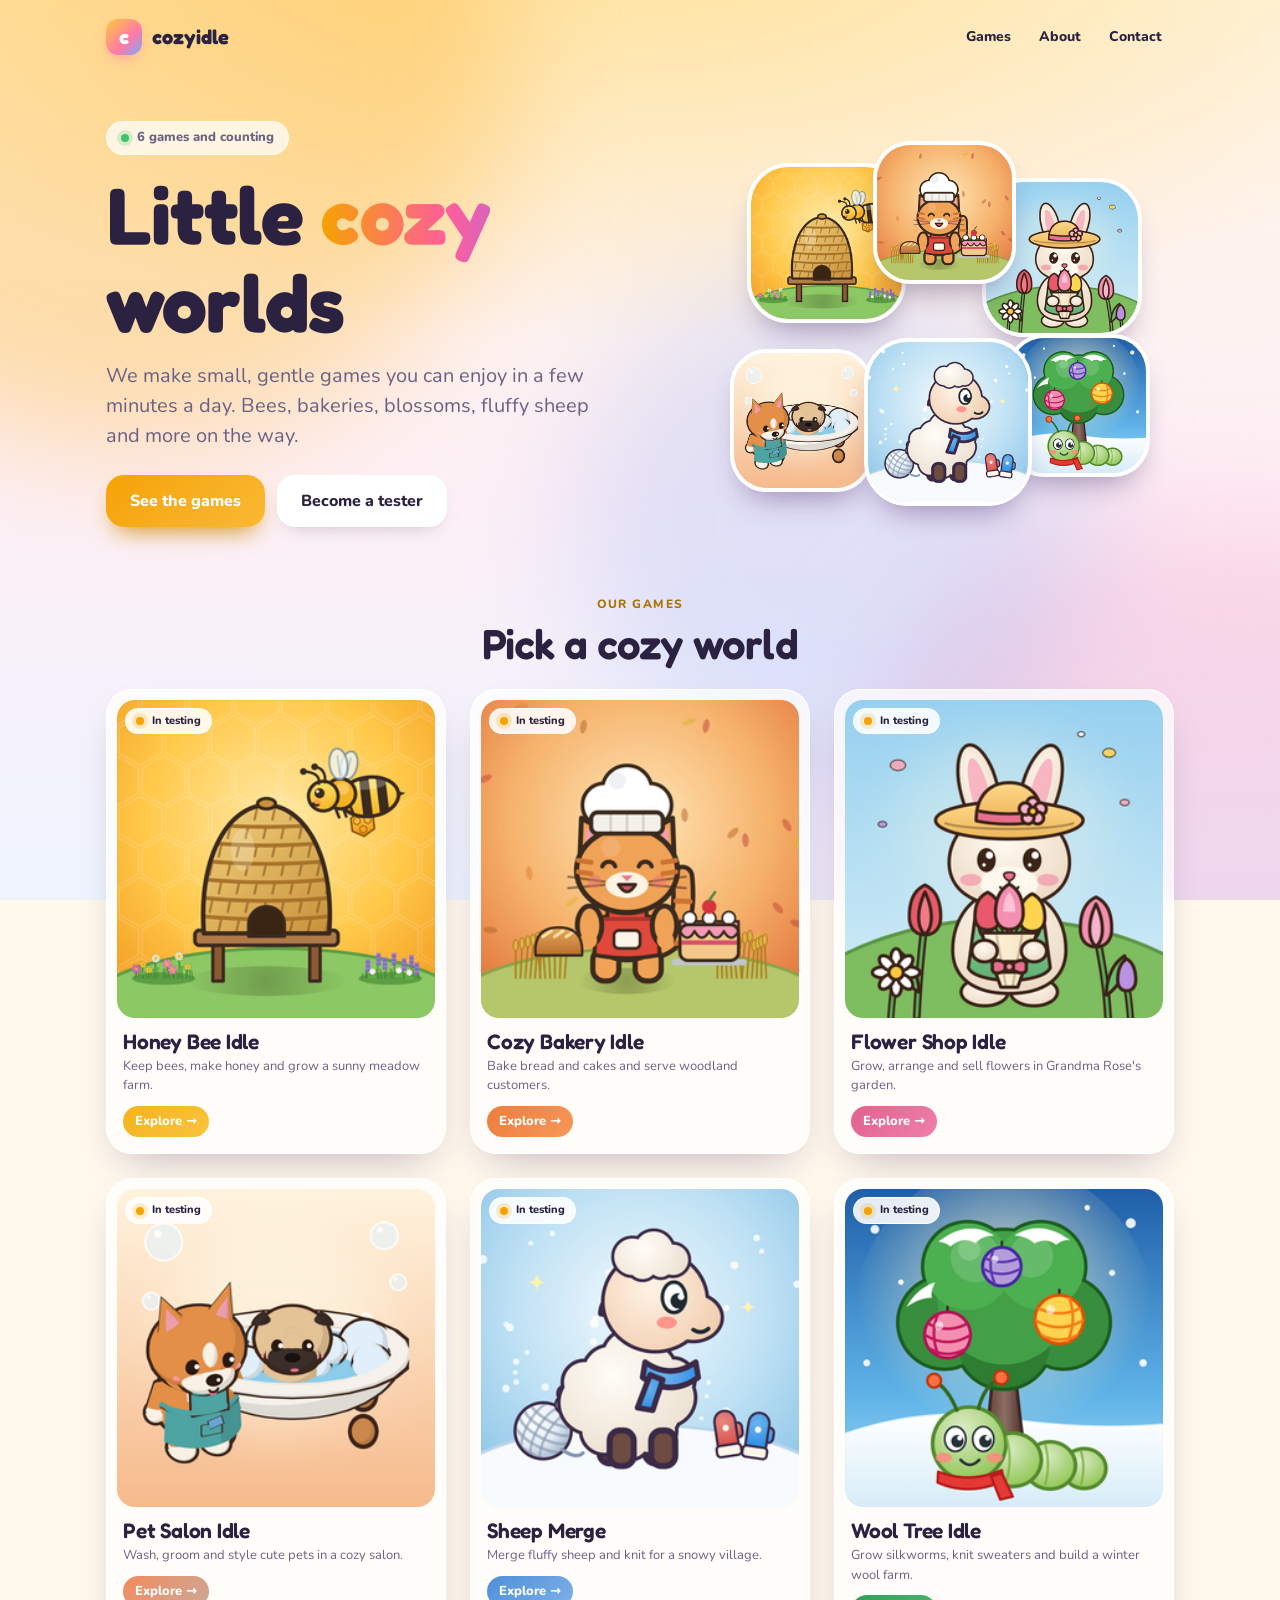
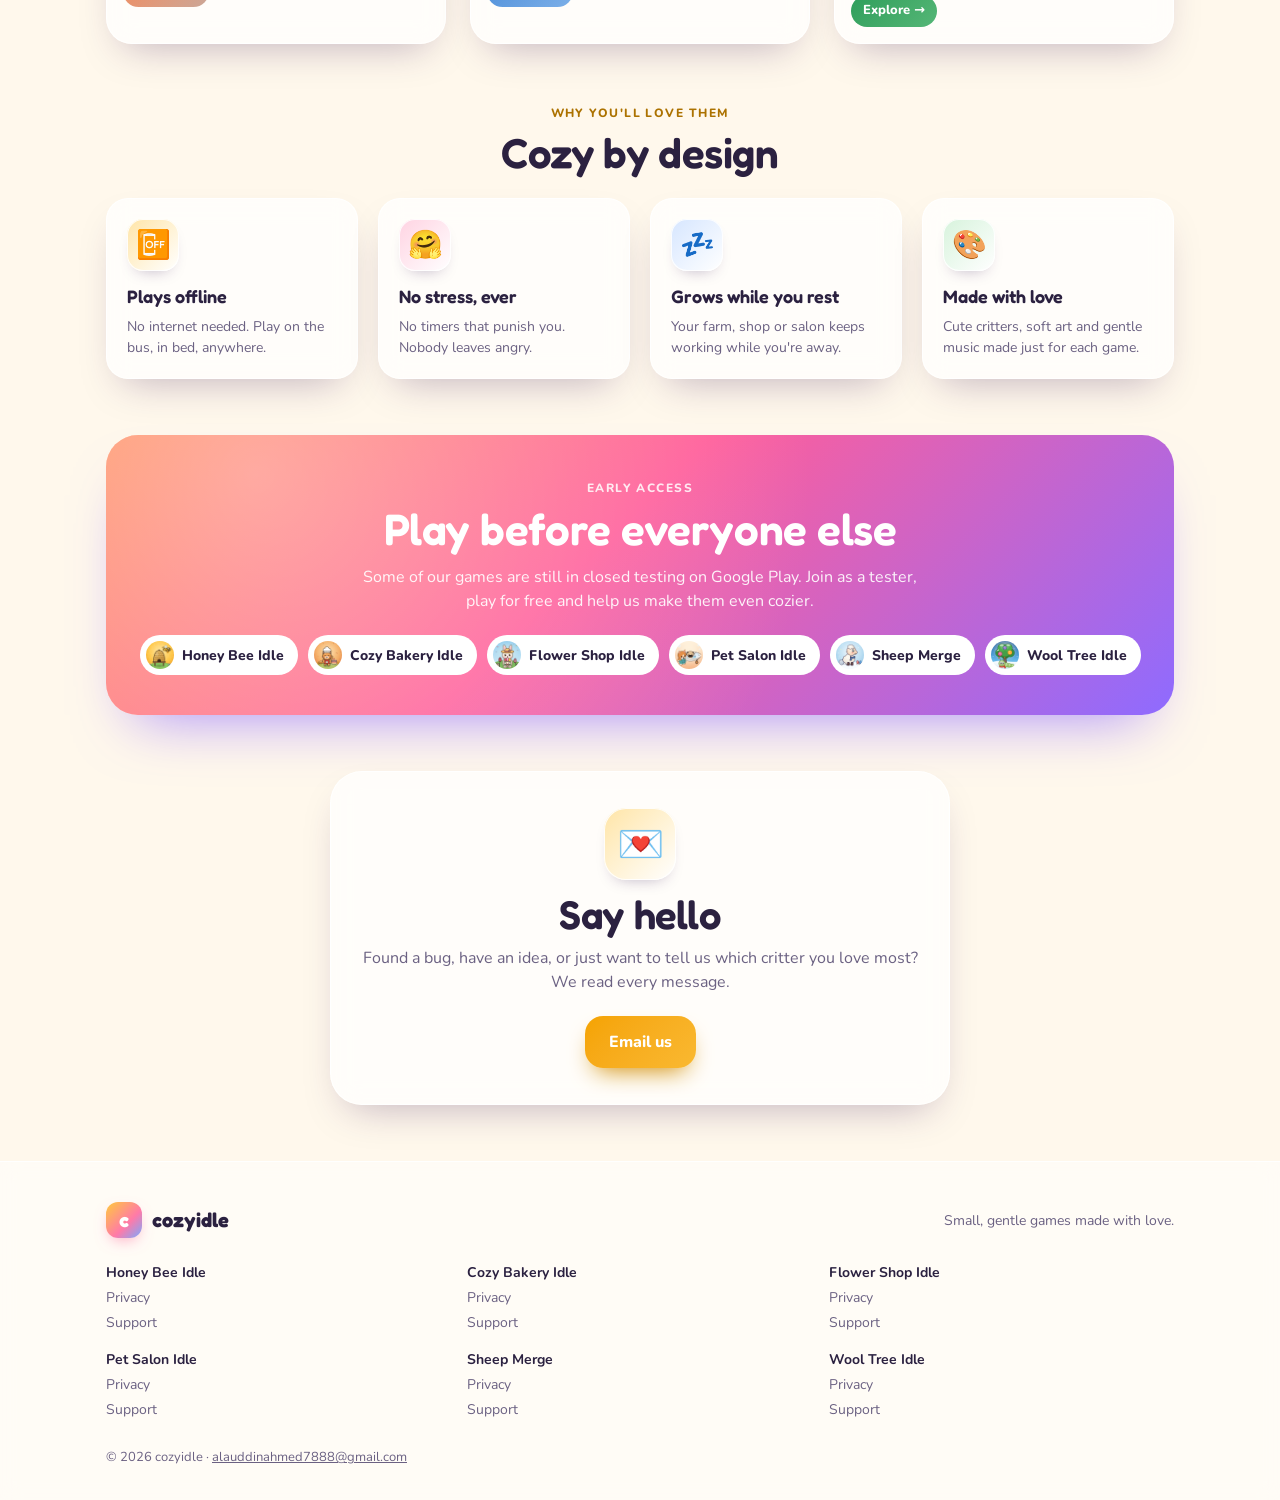
==== commit 62e4cdbf: "Gameplay videos, Pet Salon and Sheep Merge screenshots, new Flower Shop icon Honey Bee, Bakery, Pet " ====
--- a/index.html
+++ b/index.html
@@ -1,7 +1,8 @@
 <!doctype html>
-<html lang="en">
+<html lang="en" class="no-js">
 <head>
   <meta charset="utf-8">
+  <script>document.documentElement.className = "js";</script>
   <meta name="viewport" content="width=device-width, initial-scale=1, viewport-fit=cover">
   <title>cozyidle: little cozy games</title>
   <meta name="description" content="Small, gentle idle games with cute critters. Bees, bakeries, blossoms, fluffy sheep and more.">
@@ -17,7 +18,7 @@
   <link rel="preconnect" href="https://fonts.googleapis.com">
   <link rel="preconnect" href="https://fonts.gstatic.com" crossorigin>
   <link href="https://fonts.googleapis.com/css2?family=Fredoka:wght@500;600;700&family=Nunito:wght@500;700;800&display=swap" rel="stylesheet">
-  <link rel="stylesheet" href="assets/style.css">
+  <link rel="stylesheet" href="assets/style.css?v=221e7add">
 </head>
 <body data-particles='["🐝","🌸","🥐","🫧","❄️","🧶","🍃","✨"]'>
   <div class="sky" aria-hidden="true"><div class="blob b1"></div><div class="blob b2"></div><div class="blob b3"></div></div>
@@ -119,6 +120,6 @@
       <p class="copy">© 2026 cozyidle · <a href="mailto:alauddinahmed7888@gmail.com">alauddinahmed7888@gmail.com</a></p>
     </div>
   </footer>
-  <script src="assets/app.js"></script>
+  <script src="assets/app.js?v=221e7add"></script>
 </body>
 </html>
--- a/assets/style.css
+++ b/assets/style.css
@@ -278,7 +278,14 @@
   transform: rotate(4deg);
   animation: bob 5s ease-in-out infinite;
 }
-.phone img { width: 100%; height: 100%; object-fit: cover; border-radius: 28px; }
+.phone img, .phone video { display: block; width: 100%; height: 100%; object-fit: cover; border-radius: 28px; background: #1D1530; }
+.phone.has-video { aspect-ratio: 886 / 1920; width: min(58vw, 270px); }
+.sound {
+  position: absolute; right: -14px; bottom: 40px; width: 48px; height: 48px; border-radius: 50%; border: 0; cursor: pointer;
+  font-size: 22px; background: white; box-shadow: 0 8px 20px -8px rgba(0, 0, 0, 0.45);
+  transition: transform 0.2s;
+}
+.sound:active { transform: scale(0.9); }
 .phone::before {
   content: ""; position: absolute; inset: -30px; z-index: -1; border-radius: 50%;
   background: conic-gradient(from 0deg, var(--c1), var(--c2), #fff, var(--c1));
@@ -299,7 +306,18 @@
   animation: bob 4s ease-in-out infinite;
 }
 
-.gallery { margin: 0 -16px 56px; }
+.gallery { position: relative; margin: 0 -16px 56px; }
+.arrow {
+  position: absolute; top: 50%; z-index: 2; transform: translateY(-50%);
+  width: 44px; height: 44px; border-radius: 50%; border: 0; cursor: pointer;
+  font: 700 28px/1 "Fredoka", sans-serif; color: var(--ink);
+  background: rgba(255, 255, 255, 0.92); box-shadow: 0 8px 20px -8px rgba(0, 0, 0, 0.35);
+  transition: opacity 0.2s, transform 0.2s;
+}
+.arrow:active { transform: translateY(-50%) scale(0.92); }
+.arrow.prev { left: 10px; }
+.arrow.next { right: 10px; }
+.arrow[hidden] { display: block; opacity: 0; pointer-events: none; }
 .shots {
   display: flex; gap: 14px; overflow-x: auto; scroll-snap-type: x mandatory;
   padding: 10px 16px 24px; scrollbar-width: none;
@@ -311,6 +329,13 @@
   transition: transform 0.3s;
 }
 .shots img:hover { transform: translateY(-6px) rotate(-1deg); }
+/* Wide screens: every screenshot fits in one row, no scrolling needed. */
+@media (min-width: 900px) {
+  .gallery { margin: 0 0 56px; }
+  .shots { display: grid; grid-template-columns: repeat(var(--n), minmax(0, 1fr)); overflow: visible; padding: 10px 0 24px; }
+  .shots img { width: 100%; }
+  .arrow { display: none !important; }
+}
 
 .about { padding-bottom: 56px; }
 .feats { display: grid; gap: 14px; }
@@ -378,8 +403,8 @@
 .mini img { width: 48px; height: 48px; border-radius: 14px; flex: none; }
 
 /* ---------- effects ---------- */
-.reveal { opacity: 0; transform: translateY(28px); transition: opacity 0.7s ease, transform 0.7s cubic-bezier(.2, .9, .3, 1.2); transition-delay: var(--d, 0s); }
-.reveal.in { opacity: 1; transform: none; }
+.js .reveal { opacity: 0; transform: translateY(28px); transition: opacity 0.7s ease, transform 0.7s cubic-bezier(.2, .9, .3, 1.2); transition-delay: var(--d, 0s); }
+.js .reveal.in { opacity: 1; transform: none; }
 .game-card.reveal.in:hover { transform: translateY(-6px) rotate(-1deg); transition-delay: 0s; }
 
 .toast {
@@ -397,6 +422,6 @@
 @media (prefers-reduced-motion: reduce) {
   html { scroll-behavior: auto; }
   *, *::before, *::after { animation: none !important; transition: none !important; }
-  .reveal { opacity: 1; transform: none; }
+  .js .reveal { opacity: 1; transform: none; }
   .particles { display: none; }
 }
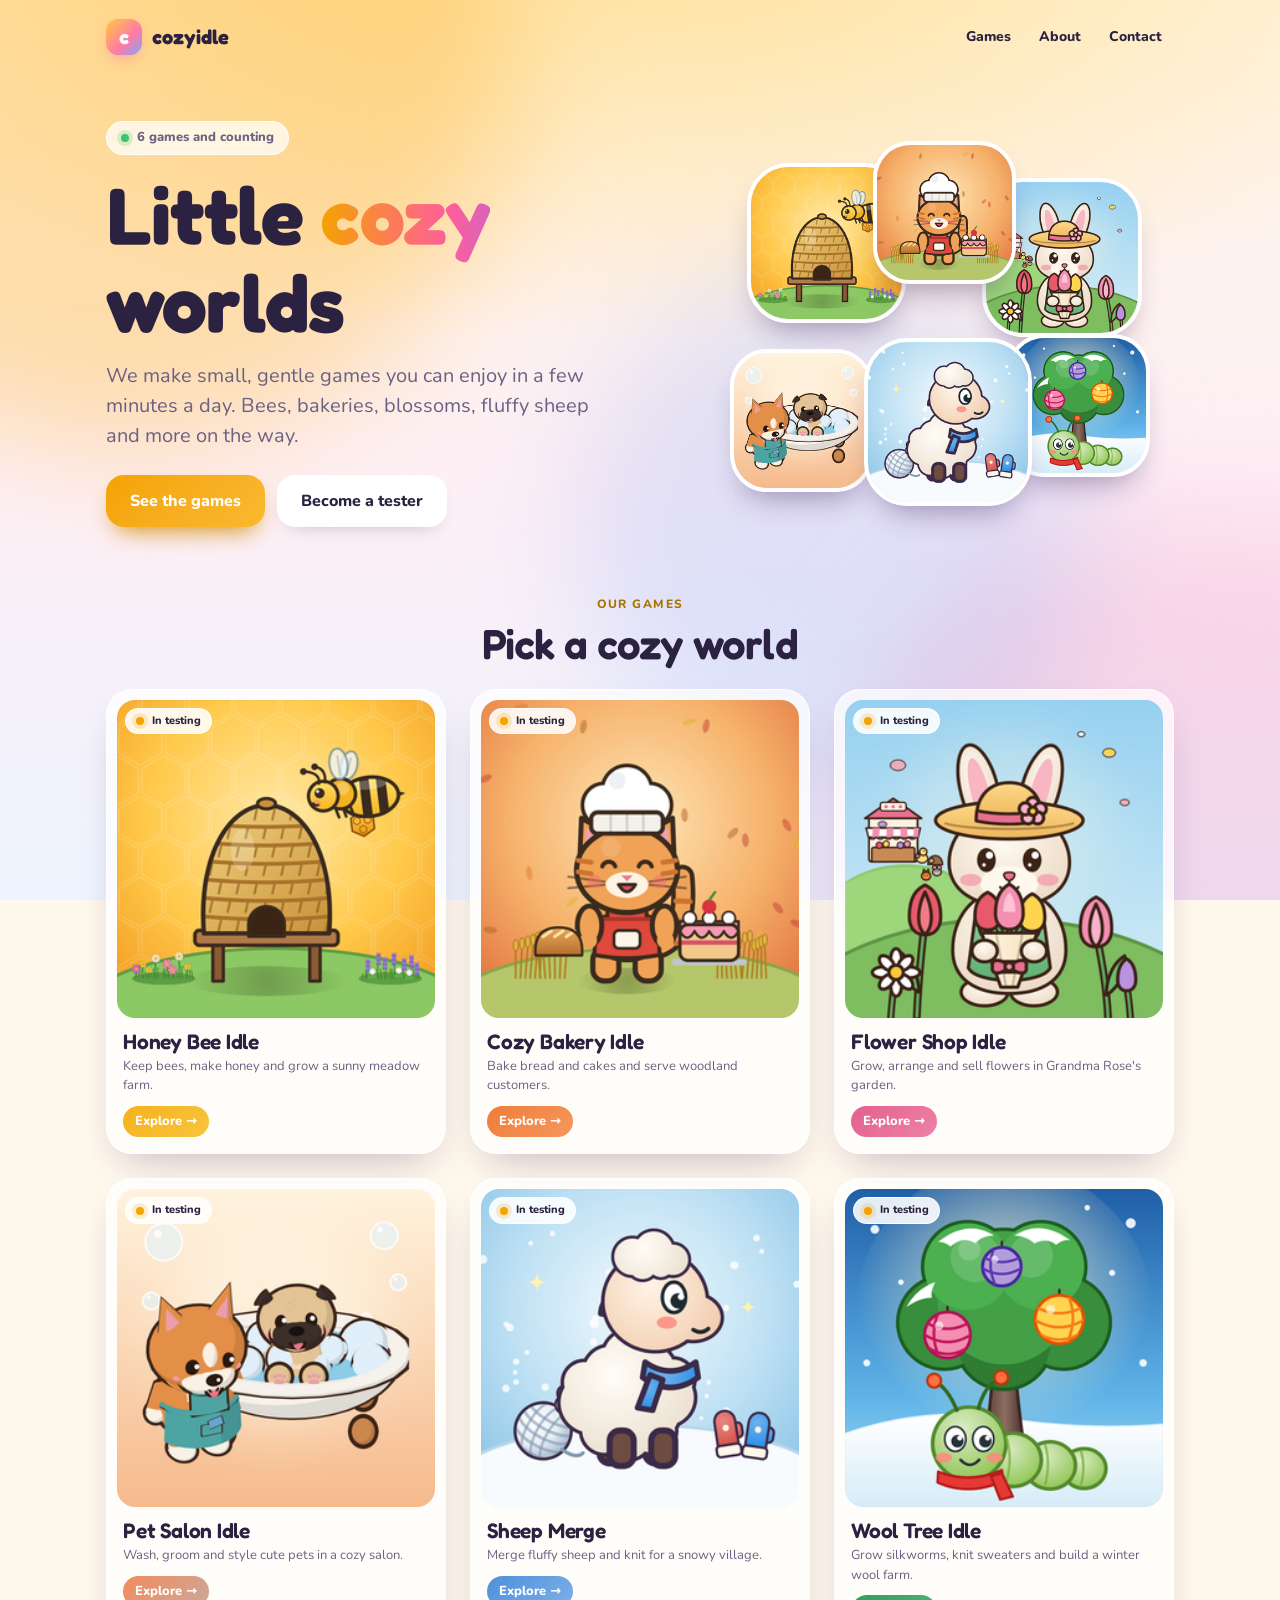
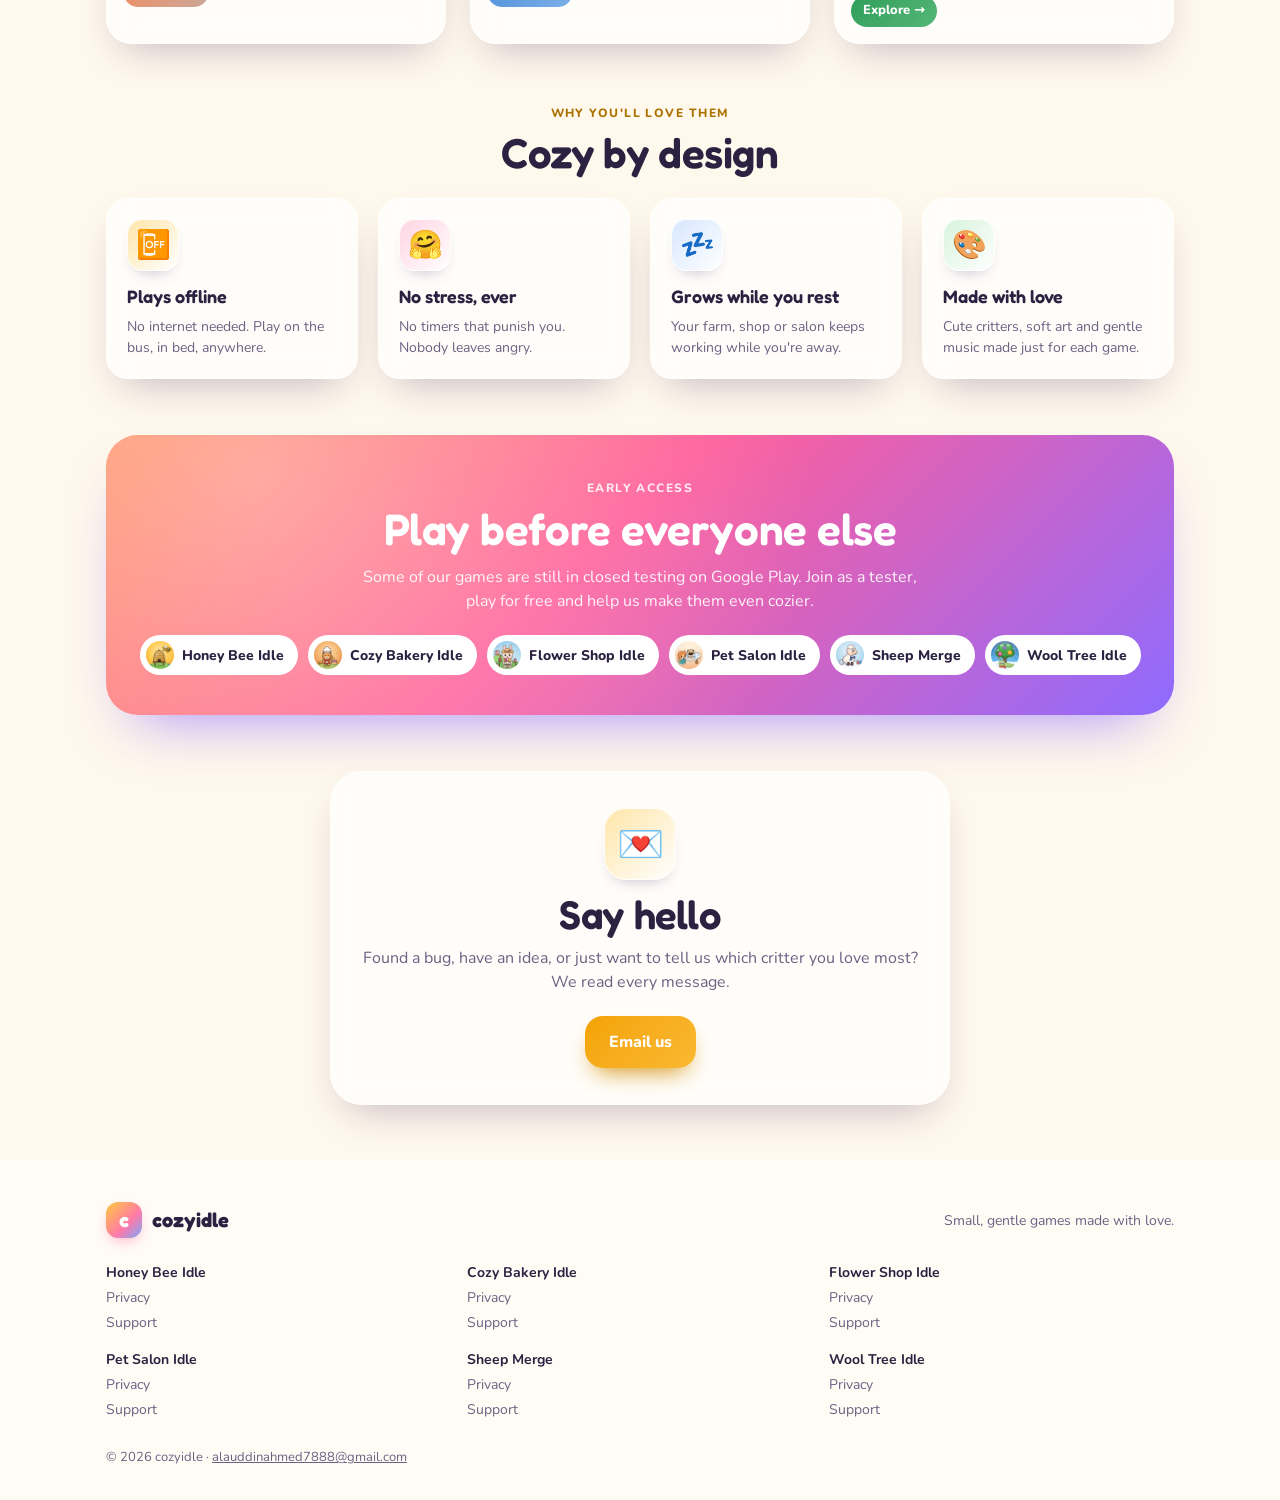
==== commit 5b6aa508: "Videos with game sounds that play with sound, screenshots open big, new Pet Salon and Flower Shop ic" ====
--- a/index.html
+++ b/index.html
@@ -18,7 +18,7 @@
   <link rel="preconnect" href="https://fonts.googleapis.com">
   <link rel="preconnect" href="https://fonts.gstatic.com" crossorigin>
   <link href="https://fonts.googleapis.com/css2?family=Fredoka:wght@500;600;700&family=Nunito:wght@500;700;800&display=swap" rel="stylesheet">
-  <link rel="stylesheet" href="assets/style.css?v=221e7add">
+  <link rel="stylesheet" href="assets/style.css?v=1c3d43c7">
 </head>
 <body data-particles='["🐝","🌸","🥐","🫧","❄️","🧶","🍃","✨"]'>
   <div class="sky" aria-hidden="true"><div class="blob b1"></div><div class="blob b2"></div><div class="blob b3"></div></div>
@@ -120,6 +120,6 @@
       <p class="copy">© 2026 cozyidle · <a href="mailto:alauddinahmed7888@gmail.com">alauddinahmed7888@gmail.com</a></p>
     </div>
   </footer>
-  <script src="assets/app.js?v=221e7add"></script>
+  <script src="assets/app.js?v=1c3d43c7"></script>
 </body>
 </html>
--- a/assets/style.css
+++ b/assets/style.css
@@ -286,6 +286,30 @@
   transition: transform 0.2s;
 }
 .sound:active { transform: scale(0.9); }
+.sound.nudge { animation: nudge 1.4s ease-in-out infinite; }
+@keyframes nudge { 0%, 100% { transform: scale(1); } 50% { transform: scale(1.15); box-shadow: 0 0 0 8px rgba(255, 255, 255, 0.5); } }
+
+/* screenshot viewer */
+.shots img { cursor: zoom-in; }
+.lightbox {
+  position: fixed; inset: 0; z-index: 50; display: grid; place-items: center;
+  background: rgba(20, 12, 30, 0.86); backdrop-filter: blur(6px); -webkit-backdrop-filter: blur(6px);
+  opacity: 0; pointer-events: none; transition: opacity 0.25s;
+}
+.lightbox.open { opacity: 1; pointer-events: auto; }
+.lightbox img {
+  max-width: min(92vw, 520px); max-height: 86vh; width: auto; height: auto; border-radius: 22px;
+  box-shadow: 0 30px 80px -20px rgba(0, 0, 0, 0.7); transform: scale(0.94); transition: transform 0.3s cubic-bezier(.2, .9, .3, 1.3);
+}
+.lightbox.open img { transform: none; }
+.lightbox button {
+  position: absolute; width: 48px; height: 48px; border-radius: 50%; border: 0; cursor: pointer;
+  background: rgba(255, 255, 255, 0.92); color: var(--ink); font: 700 30px/1 "Fredoka", sans-serif;
+}
+.lb-close { top: 16px; right: 16px; }
+.lb-prev { left: 12px; top: 50%; transform: translateY(-50%); }
+.lb-next { right: 12px; top: 50%; transform: translateY(-50%); }
+.lb-count { position: absolute; bottom: 18px; left: 50%; transform: translateX(-50%); color: white; font-weight: 800; font-size: 14px; }
 .phone::before {
   content: ""; position: absolute; inset: -30px; z-index: -1; border-radius: 50%;
   background: conic-gradient(from 0deg, var(--c1), var(--c2), #fff, var(--c1));
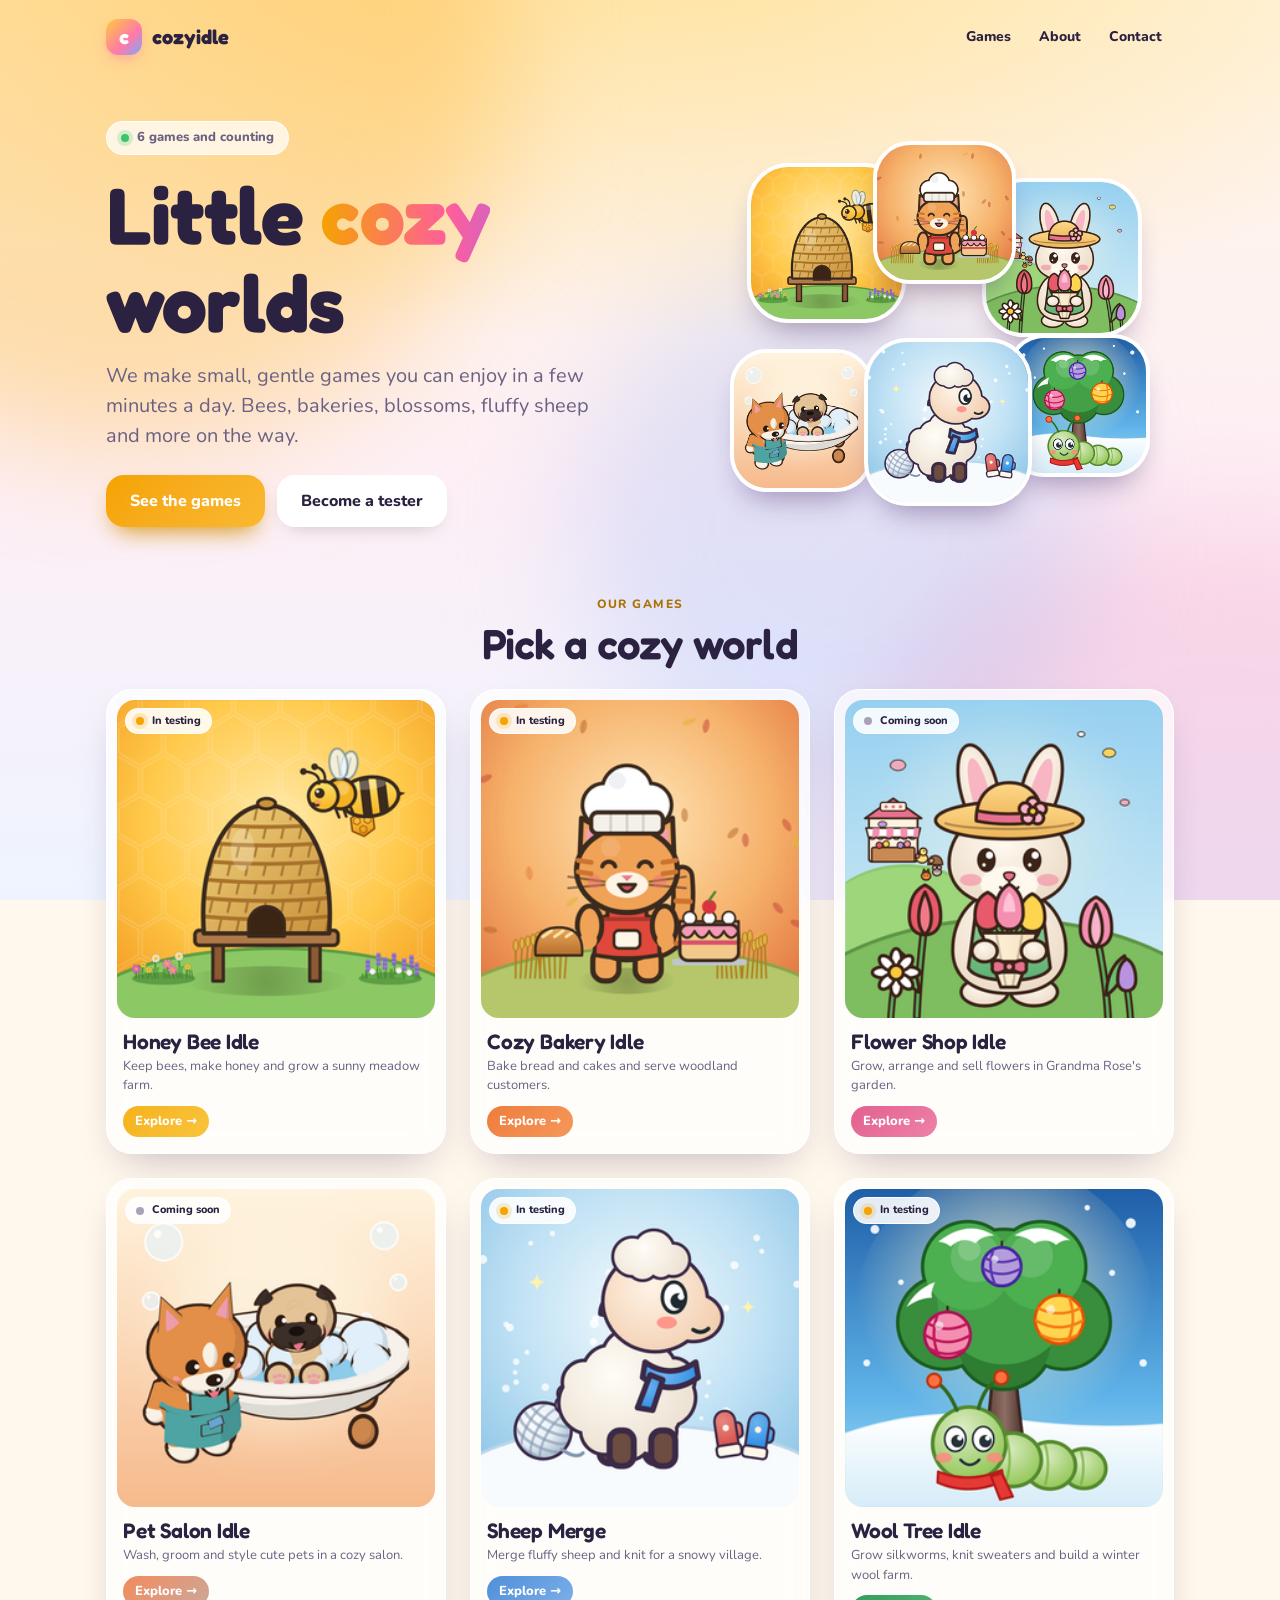
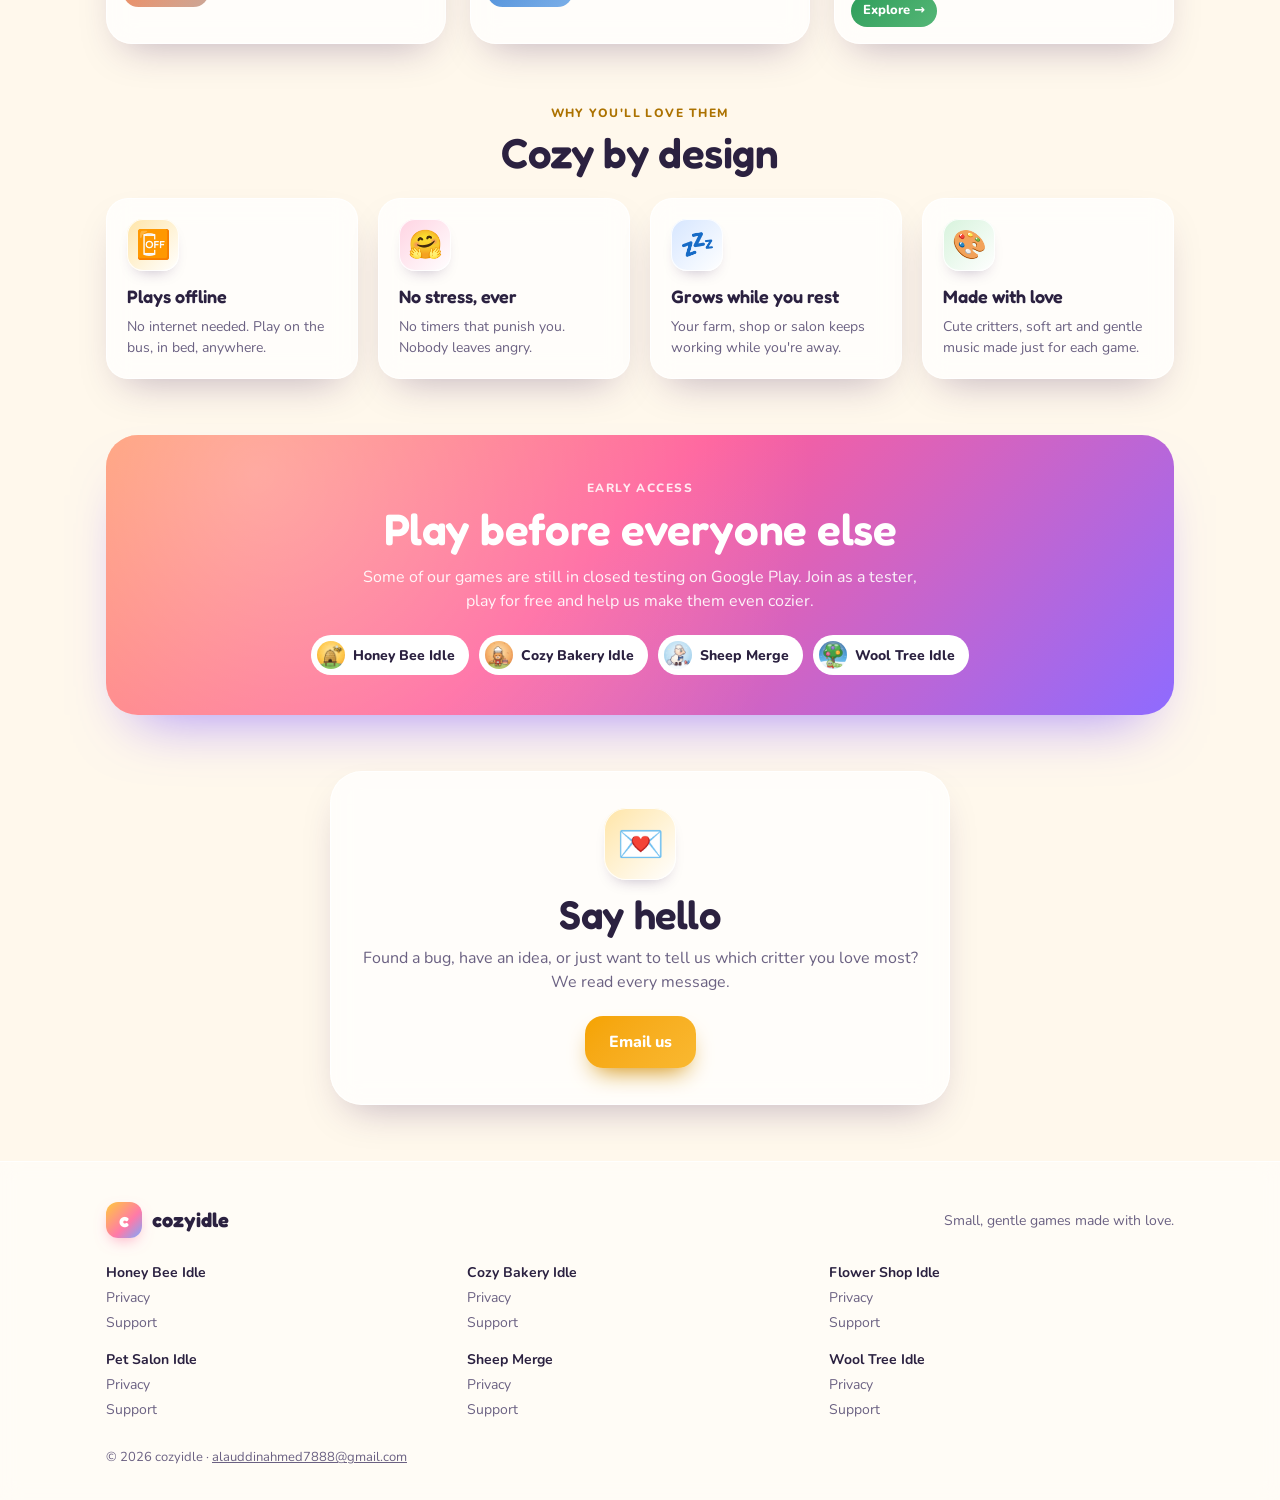
==== commit d415938f: "Show Flower Shop and Pet Salon as coming soon Neither game is on Google Play yet, so the "Join the t" ====
--- a/index.html
+++ b/index.html
@@ -18,7 +18,7 @@
   <link rel="preconnect" href="https://fonts.googleapis.com">
   <link rel="preconnect" href="https://fonts.gstatic.com" crossorigin>
   <link href="https://fonts.googleapis.com/css2?family=Fredoka:wght@500;600;700&family=Nunito:wght@500;700;800&display=swap" rel="stylesheet">
-  <link rel="stylesheet" href="assets/style.css?v=1c3d43c7">
+  <link rel="stylesheet" href="assets/style.css?v=4d3bac9b">
 </head>
 <body data-particles='["🐝","🌸","🥐","🫧","❄️","🧶","🍃","✨"]'>
   <div class="sky" aria-hidden="true"><div class="blob b1"></div><div class="blob b2"></div><div class="blob b3"></div></div>
@@ -58,13 +58,13 @@
         <span class="go">Explore →</span>
       </a>
       <a class="game-card reveal" href="flower/" style="--c1:#E2608F;--c2:#FFB3CB;--d:0.14s">
-        <div class="art"><img src="assets/icons/flower.png" alt="" loading="lazy" width="256" height="256"><span class="badge testing"><span class="dot"></span>In testing</span></div>
+        <div class="art"><img src="assets/icons/flower.png" alt="" loading="lazy" width="256" height="256"><span class="badge soon"><span class="dot"></span>Coming soon</span></div>
         <h3>Flower Shop Idle</h3>
         <p>Grow, arrange and sell flowers in Grandma Rose&#x27;s garden.</p>
         <span class="go">Explore →</span>
       </a>
       <a class="game-card reveal" href="petsalon/" style="--c1:#F28A5B;--c2:#8FD3F4;--d:0.21s">
-        <div class="art"><img src="assets/icons/petsalon.png" alt="" loading="lazy" width="256" height="256"><span class="badge testing"><span class="dot"></span>In testing</span></div>
+        <div class="art"><img src="assets/icons/petsalon.png" alt="" loading="lazy" width="256" height="256"><span class="badge soon"><span class="dot"></span>Coming soon</span></div>
         <h3>Pet Salon Idle</h3>
         <p>Wash, groom and style cute pets in a cozy salon.</p>
         <span class="go">Explore →</span>
@@ -99,7 +99,7 @@
         <span class="eyebrow">Early access</span>
         <h2>Play before everyone else</h2>
         <p>Some of our games are still in closed testing on Google Play. Join as a tester, play for free and help us make them even cozier.</p>
-        <div class="chips"><a class="chip" href="honeybee/#test" style="--c1:#F5B21B"><img src="assets/icons/honeybee.png" alt="" width="28" height="28">Honey Bee Idle</a><a class="chip" href="bakery/#test" style="--c1:#EE7D3B"><img src="assets/icons/bakery.png" alt="" width="28" height="28">Cozy Bakery Idle</a><a class="chip" href="flower/#test" style="--c1:#E2608F"><img src="assets/icons/flower.png" alt="" width="28" height="28">Flower Shop Idle</a><a class="chip" href="petsalon/#test" style="--c1:#F28A5B"><img src="assets/icons/petsalon.png" alt="" width="28" height="28">Pet Salon Idle</a><a class="chip" href="sheep/#test" style="--c1:#4F8FD9"><img src="assets/icons/sheep.png" alt="" width="28" height="28">Sheep Merge</a><a class="chip" href="wooltree/#test" style="--c1:#2E9E5B"><img src="assets/icons/wooltree.png" alt="" width="28" height="28">Wool Tree Idle</a></div>
+        <div class="chips"><a class="chip" href="honeybee/#test" style="--c1:#F5B21B"><img src="assets/icons/honeybee.png" alt="" width="28" height="28">Honey Bee Idle</a><a class="chip" href="bakery/#test" style="--c1:#EE7D3B"><img src="assets/icons/bakery.png" alt="" width="28" height="28">Cozy Bakery Idle</a><a class="chip" href="sheep/#test" style="--c1:#4F8FD9"><img src="assets/icons/sheep.png" alt="" width="28" height="28">Sheep Merge</a><a class="chip" href="wooltree/#test" style="--c1:#2E9E5B"><img src="assets/icons/wooltree.png" alt="" width="28" height="28">Wool Tree Idle</a></div>
       </div>
     </section>
 
@@ -120,6 +120,6 @@
       <p class="copy">© 2026 cozyidle · <a href="mailto:alauddinahmed7888@gmail.com">alauddinahmed7888@gmail.com</a></p>
     </div>
   </footer>
-  <script src="assets/app.js?v=1c3d43c7"></script>
+  <script src="assets/app.js?v=4d3bac9b"></script>
 </body>
 </html>
--- a/assets/style.css
+++ b/assets/style.css
@@ -417,7 +417,8 @@
 
 /* more games */
 .more { padding-bottom: 56px; }
-.minis { display: grid; gap: 12px; grid-template-columns: repeat(auto-fill, minmax(140px, 1fr)); }
+.minis { display: flex; flex-wrap: wrap; justify-content: center; gap: 12px; }
+.minis .mini { flex: 0 1 160px; min-width: 140px; }
 .mini {
   display: flex; align-items: center; gap: 10px; padding: 8px; border-radius: 18px; text-decoration: none;
   background: var(--card); border: 1px solid var(--card-border); font-weight: 800; font-size: 14px; line-height: 1.2;
